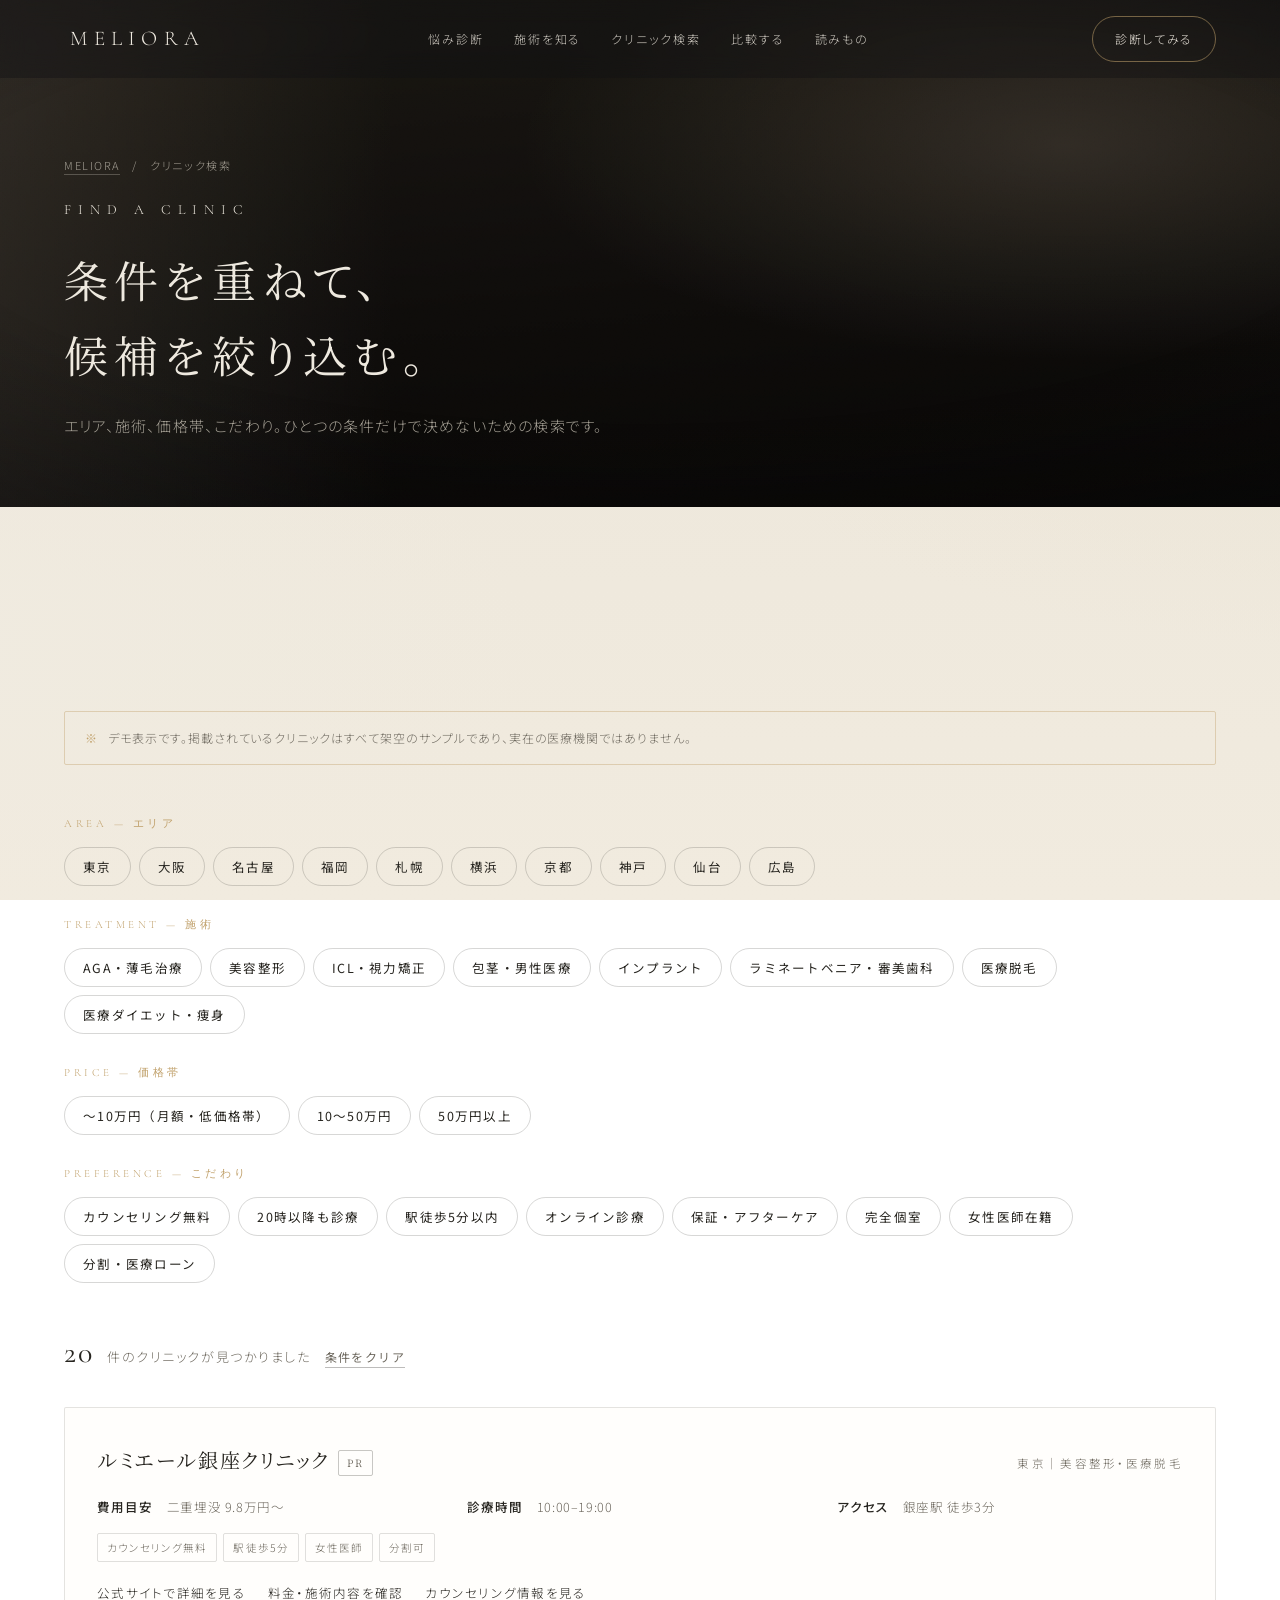
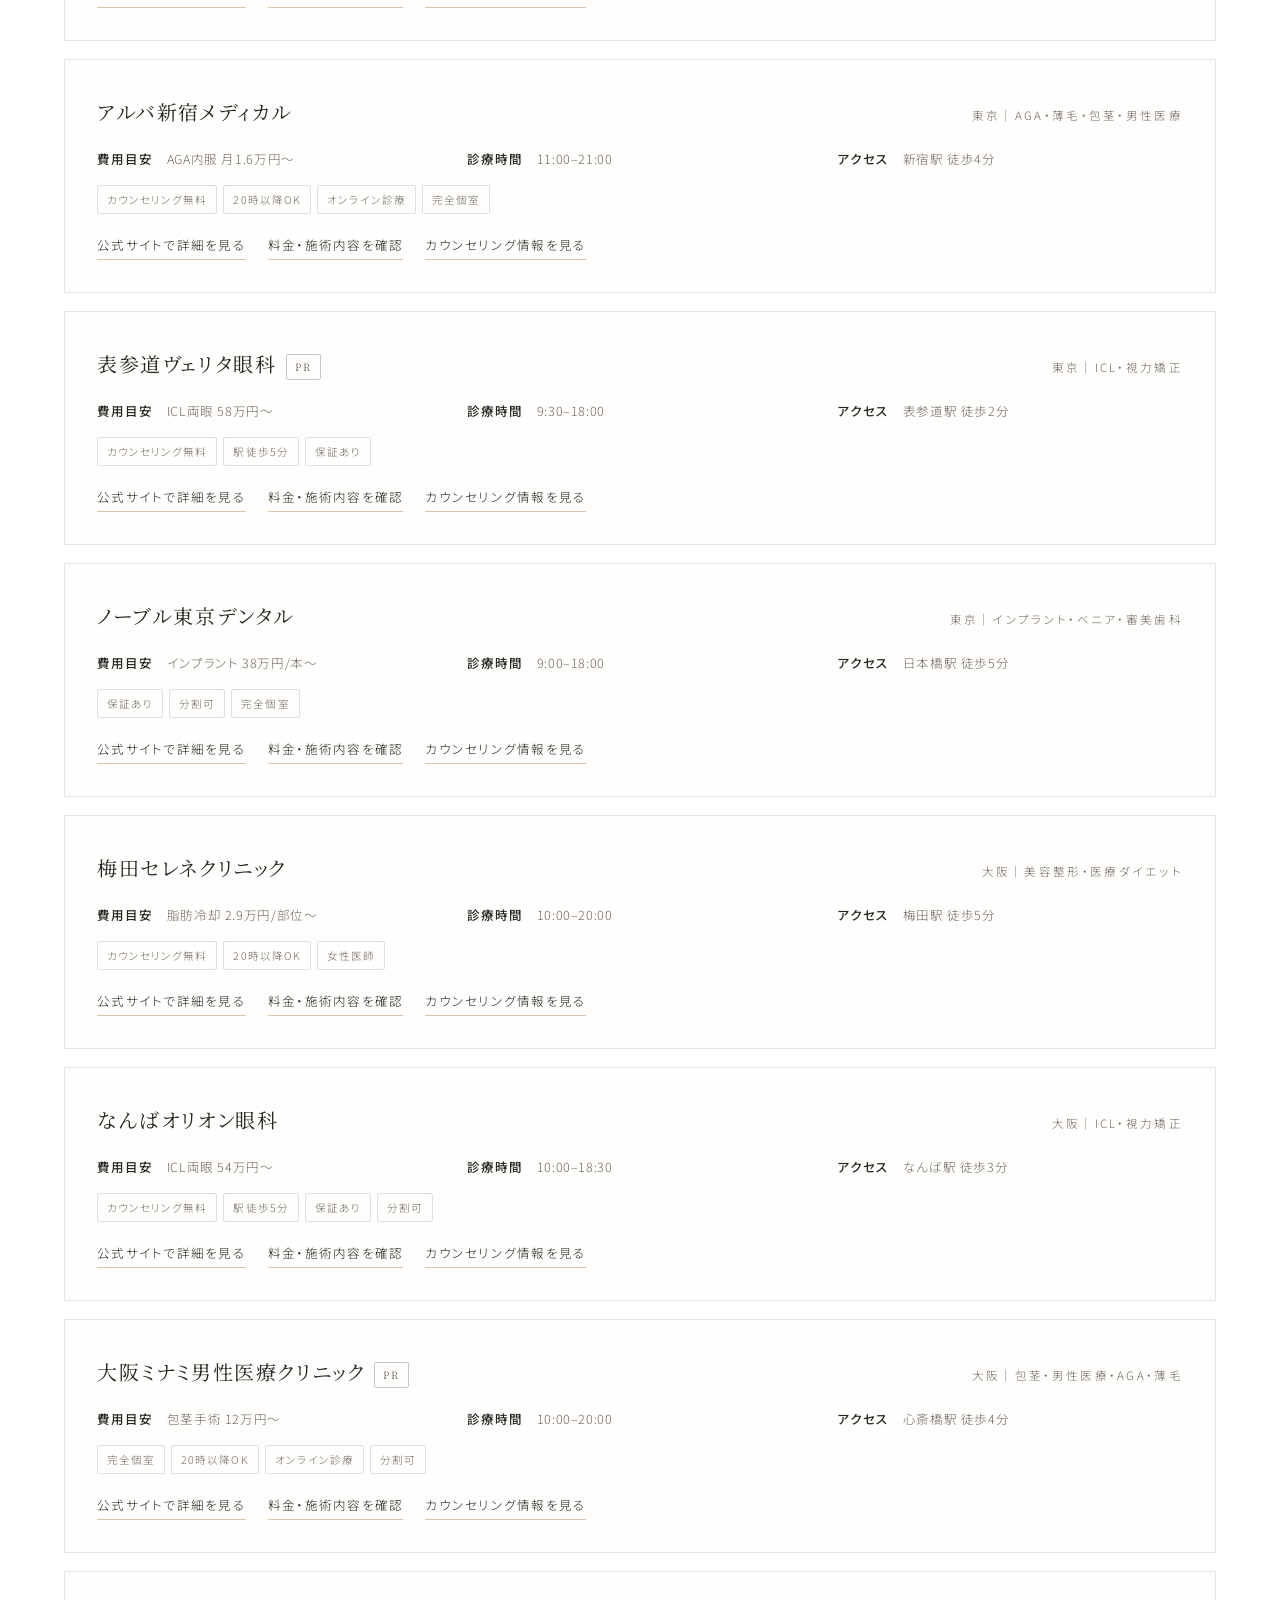
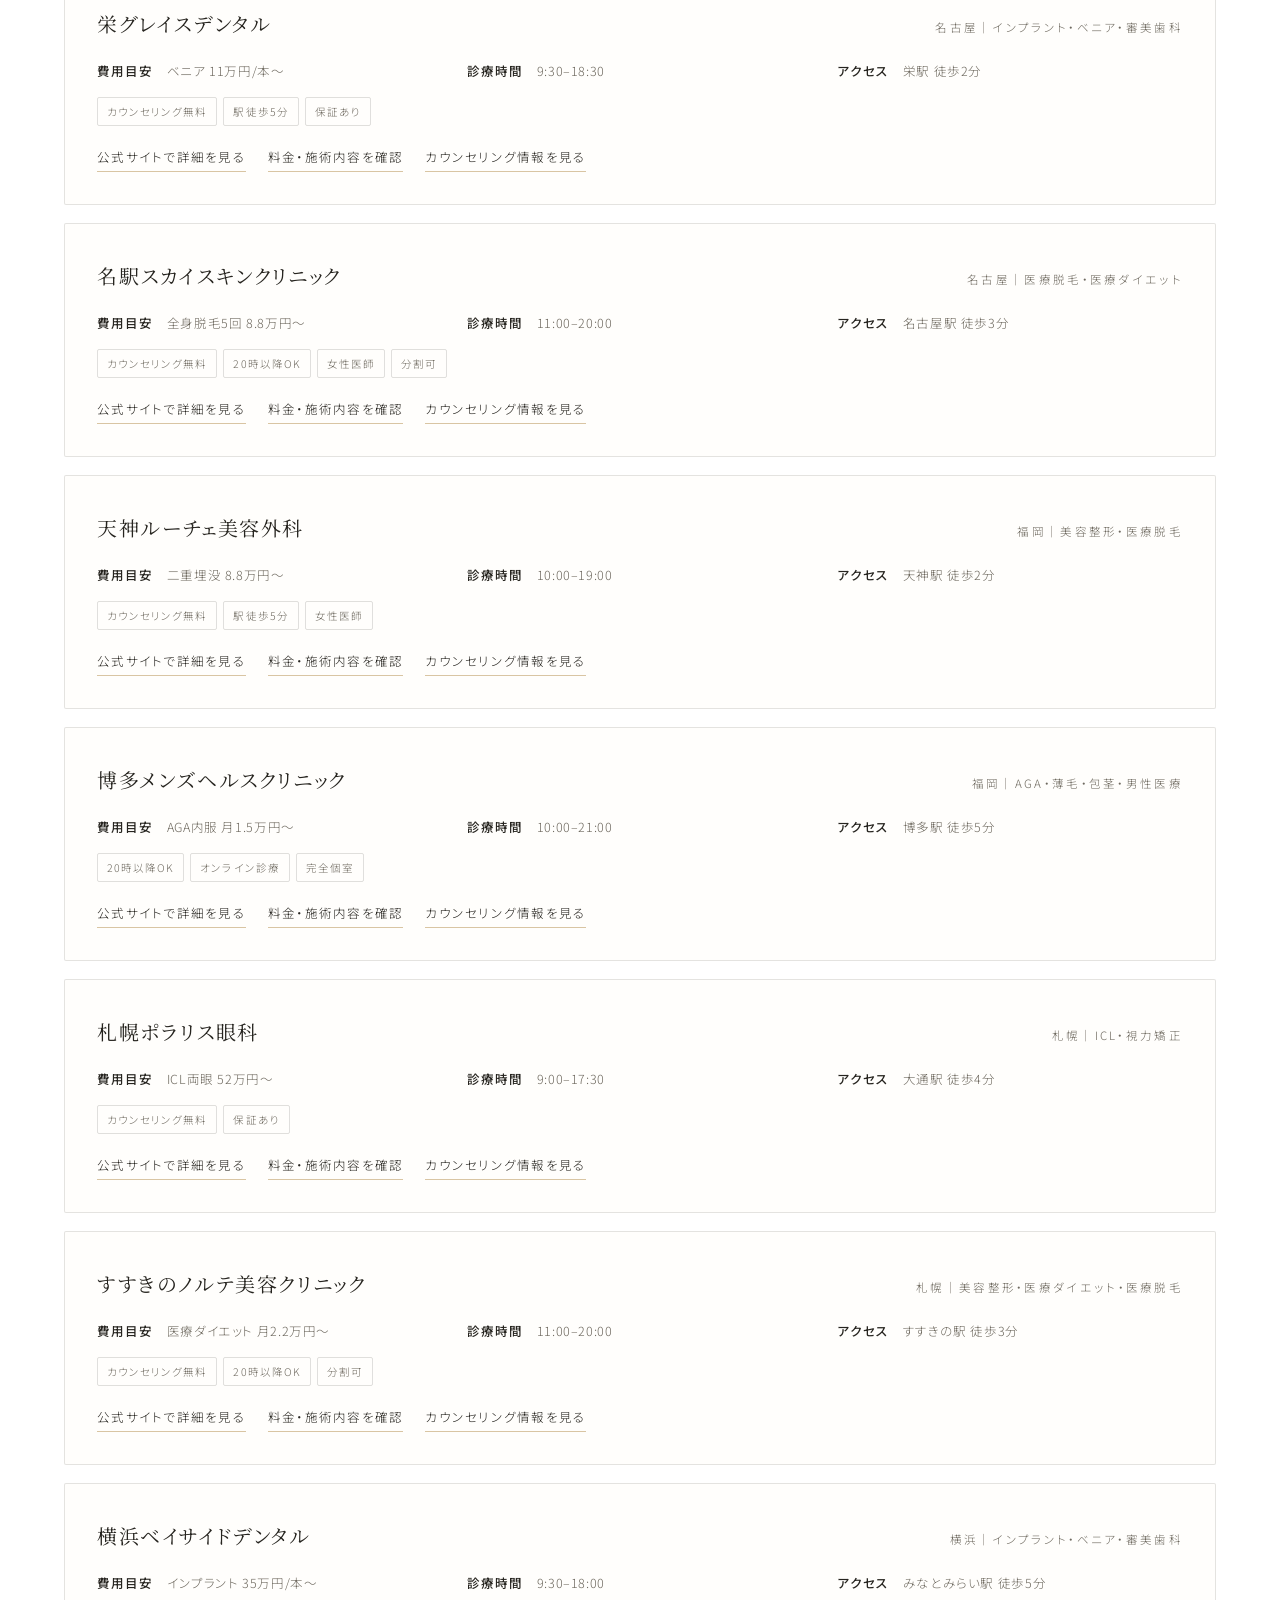
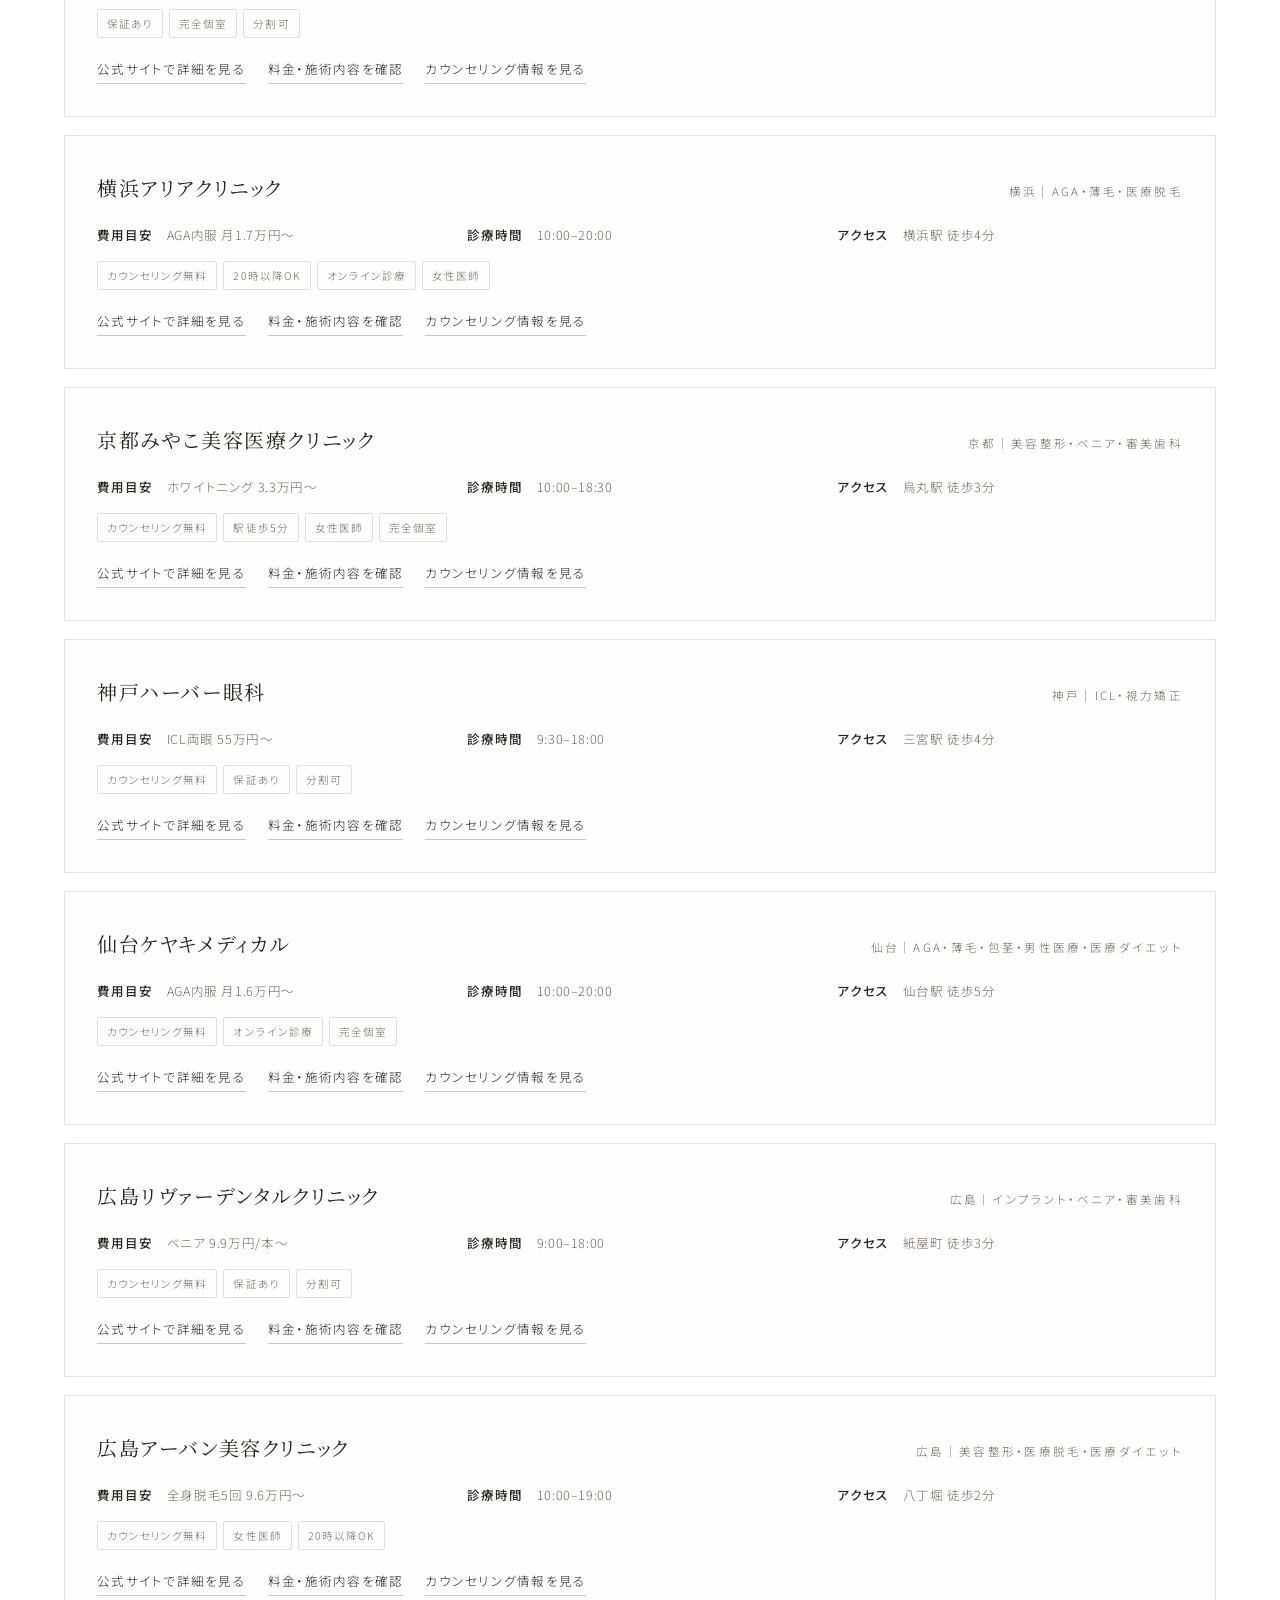
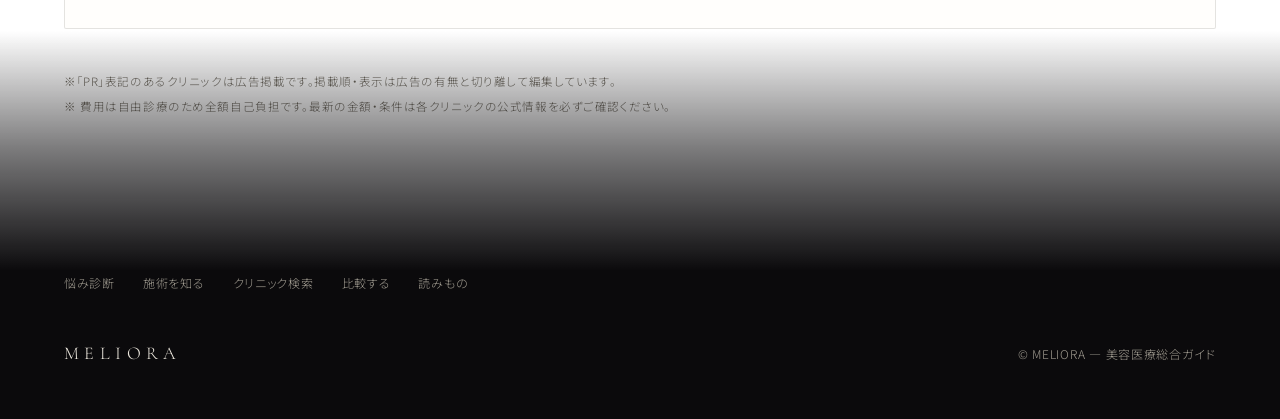
==== search.html @ d364d279 "Phase 2: clinic search DB, AGA treatment guide LP, concern diagnosis - Rebrand ELIRA -> MELIORA per " ====
<!DOCTYPE html>
<html lang="ja">
<head>
<meta charset="UTF-8">
<meta name="viewport" content="width=device-width, initial-scale=1">
<title>クリニック検索｜MELIORA</title>
<meta name="description" content="エリア×施術×価格帯×こだわり条件でクリニックを横断検索。料金・保証・アクセス・診療時間を同じ基準で比較できます。MELIORA クリニック検索データベース。">
<meta name="robots" content="noindex"><!-- デモ公開中はnoindex。本番公開時に削除 -->
<link rel="preconnect" href="https://fonts.googleapis.com">
<link rel="preconnect" href="https://fonts.gstatic.com" crossorigin>
<link href="https://fonts.googleapis.com/css2?family=Cormorant+Garamond:ital,wght@0,400;0,500;0,600;1,400&family=Noto+Serif+JP:wght@300;400;500&family=Noto+Sans+JP:wght@300;400;500&display=swap" rel="stylesheet">
<link rel="stylesheet" href="assets/style.css">
</head>
<body>
<div class="bg-canvas" aria-hidden="true"></div>
<div class="bg-grain" aria-hidden="true"></div>

<header class="header js-header">
  <a class="logo" href="index.html">MELIORA</a>
  <nav class="nav" aria-label="メイン">
    <a href="shindan.html">悩み診断</a>
    <a href="treatment-aga.html">施術を知る</a>
    <a href="search.html">クリニック検索</a>
    <a href="index.html#compare">比較する</a>
    <a href="index.html#knowledge">読みもの</a>
  </nav>
  <a class="btn" href="shindan.html">診断してみる</a>
</header>

<main id="top">

<section class="page-hero section-dark section-dark--top" aria-label="クリニック検索">
  <div class="hero-visual" aria-hidden="true">
    <!-- 要差替: VIDEO 07 高級感のあるクリニック空間の映像 -->
    <div class="hero-film hero-settle" style="background:
      linear-gradient(90deg, rgba(226,210,184,.14) 0%, rgba(226,210,184,0) 34%),
      radial-gradient(60% 60% at 78% 32%, rgba(210,190,158,.16) 0%, rgba(210,190,158,0) 60%),
      linear-gradient(175deg,#221e18 0%,#141210 58%,#0d0c0b 100%)"></div>
    <div class="hero-vignette"></div>
  </div>
  <div class="inner">
    <p class="breadcrumb reveal"><a href="index.html">MELIORA</a>　/　クリニック検索</p>
    <p class="hero-en reveal">Find a Clinic</p>
    <h1 class="reveal" style="animation-delay:100ms">条件を重ねて、<br>候補を絞り込む。</h1>
    <p class="hero-sub reveal" style="animation-delay:200ms">エリア、施術、価格帯、こだわり。ひとつの条件だけで決めないための検索です。</p>
  </div>
</section>

<section style="padding-top:clamp(120px,16vw,240px)">
  <div class="inner">
    <p class="demo-note reveal">デモ表示です。掲載されているクリニックはすべて架空のサンプルであり、実在の医療機関ではありません。<!-- 要差替: 実データ投入時にこの注記を削除 --></p>

    <div class="filter-panel reveal" style="animation-delay:120ms">
      <div class="filter-group">
        <p class="fg-label">Area — エリア</p>
        <div class="filter-row--wrap" data-group="city">
          <button class="fchip" data-v="tokyo">東京</button>
          <button class="fchip" data-v="osaka">大阪</button>
          <button class="fchip" data-v="nagoya">名古屋</button>
          <button class="fchip" data-v="fukuoka">福岡</button>
          <button class="fchip" data-v="sapporo">札幌</button>
          <button class="fchip" data-v="yokohama">横浜</button>
          <button class="fchip" data-v="kyoto">京都</button>
          <button class="fchip" data-v="kobe">神戸</button>
          <button class="fchip" data-v="sendai">仙台</button>
          <button class="fchip" data-v="hiroshima">広島</button>
        </div>
      </div>
      <div class="filter-group">
        <p class="fg-label">Treatment — 施術</p>
        <div class="filter-row--wrap" data-group="cat">
          <button class="fchip" data-v="aga">AGA・薄毛治療</button>
          <button class="fchip" data-v="seikei">美容整形</button>
          <button class="fchip" data-v="icl">ICL・視力矯正</button>
          <button class="fchip" data-v="mens">包茎・男性医療</button>
          <button class="fchip" data-v="implant">インプラント</button>
          <button class="fchip" data-v="veneer">ラミネートベニア・審美歯科</button>
          <button class="fchip" data-v="datsumo">医療脱毛</button>
          <button class="fchip" data-v="diet">医療ダイエット・痩身</button>
        </div>
      </div>
      <div class="filter-group">
        <p class="fg-label">Price — 価格帯</p>
        <div class="filter-row--wrap" data-group="band">
          <button class="fchip" data-v="low">〜10万円（月額・低価格帯）</button>
          <button class="fchip" data-v="mid">10〜50万円</button>
          <button class="fchip" data-v="high">50万円以上</button>
        </div>
      </div>
      <div class="filter-group">
        <p class="fg-label">Preference — こだわり</p>
        <div class="filter-row--wrap" data-group="feat">
          <button class="fchip" data-v="counseling">カウンセリング無料</button>
          <button class="fchip" data-v="night">20時以降も診療</button>
          <button class="fchip" data-v="station">駅徒歩5分以内</button>
          <button class="fchip" data-v="online">オンライン診療</button>
          <button class="fchip" data-v="guarantee">保証・アフターケア</button>
          <button class="fchip" data-v="private">完全個室</button>
          <button class="fchip" data-v="women">女性医師在籍</button>
          <button class="fchip" data-v="installment">分割・医療ローン</button>
        </div>
      </div>
    </div>

    <div class="count-line"><strong id="js-count">0</strong><span>件のクリニックが見つかりました</span><button class="reset-link" id="js-reset" type="button">条件をクリア</button></div>
    <div class="result-grid" id="js-results" aria-live="polite"></div>
    <div class="empty-note" id="js-empty" hidden>条件に合うクリニックが見つかりませんでした。条件を減らして再度お試しください。</div>

    <p class="cmp-note" style="margin-top:40px">
      ※「PR」表記のあるクリニックは広告掲載です。掲載順・表示は広告の有無と切り離して編集しています。<br>
      ※ 費用は自由診療のため全額自己負担です。最新の金額・条件は各クリニックの公式情報を必ずご確認ください。
    </p>
  </div>
</section>

</main>

<footer class="footer">
  <div class="footer-inner">
    <nav class="footer-nav" aria-label="フッター">
      <a href="shindan.html">悩み診断</a>
      <a href="treatment-aga.html">施術を知る</a>
      <a href="search.html">クリニック検索</a>
      <a href="index.html#compare">比較する</a>
      <a href="index.html#knowledge">読みもの</a>
    </nav>
    <div class="footer-base">
      <span class="footer-logo">MELIORA</span>
      <span>© MELIORA — 美容医療総合ガイド</span>
    </div>
  </div>
</footer>

<div class="cta-fixed"><a class="btn" href="shindan.html">悩みから診断する</a></div>

<script src="assets/main.js"></script>
<script>
(function(){
  'use strict';
  /* ▼ サンプルデータ（すべて架空。要差替: 実クリニックデータ） */
  var CATS = {aga:"AGA・薄毛",seikei:"美容整形",icl:"ICL・視力矯正",mens:"包茎・男性医療",implant:"インプラント",veneer:"ベニア・審美歯科",datsumo:"医療脱毛",diet:"医療ダイエット"};
  var CITY = {tokyo:"東京",osaka:"大阪",nagoya:"名古屋",fukuoka:"福岡",sapporo:"札幌",yokohama:"横浜",kyoto:"京都",kobe:"神戸",sendai:"仙台",hiroshima:"広島"};
  var FEAT = {counseling:"カウンセリング無料",night:"20時以降OK",station:"駅徒歩5分",online:"オンライン診療",guarantee:"保証あり",private:"完全個室",women:"女性医師",installment:"分割可"};
  var DATA = [
    {name:"ルミエール銀座クリニック",city:"tokyo",cats:["seikei","datsumo"],band:"mid",price:"二重埋没 9.8万円〜",hours:"10:00–19:00",access:"銀座駅 徒歩3分",feats:["counseling","station","women","installment"],pr:true},
    {name:"アルバ新宿メディカル",city:"tokyo",cats:["aga","mens"],band:"low",price:"AGA内服 月1.6万円〜",hours:"11:00–21:00",access:"新宿駅 徒歩4分",feats:["counseling","night","online","private"],pr:false},
    {name:"表参道ヴェリタ眼科",city:"tokyo",cats:["icl"],band:"high",price:"ICL両眼 58万円〜",hours:"9:30–18:00",access:"表参道駅 徒歩2分",feats:["counseling","station","guarantee"],pr:true},
    {name:"ノーブル東京デンタル",city:"tokyo",cats:["implant","veneer"],band:"high",price:"インプラント 38万円/本〜",hours:"9:00–18:00",access:"日本橋駅 徒歩5分",feats:["guarantee","installment","private"],pr:false},
    {name:"梅田セレネクリニック",city:"osaka",cats:["seikei","diet"],band:"mid",price:"脂肪冷却 2.9万円/部位〜",hours:"10:00–20:00",access:"梅田駅 徒歩5分",feats:["counseling","night","women"],pr:false},
    {name:"なんばオリオン眼科",city:"osaka",cats:["icl"],band:"high",price:"ICL両眼 54万円〜",hours:"10:00–18:30",access:"なんば駅 徒歩3分",feats:["counseling","station","guarantee","installment"],pr:false},
    {name:"大阪ミナミ男性医療クリニック",city:"osaka",cats:["mens","aga"],band:"mid",price:"包茎手術 12万円〜",hours:"10:00–20:00",access:"心斎橋駅 徒歩4分",feats:["private","night","online","installment"],pr:true},
    {name:"栄グレイスデンタル",city:"nagoya",cats:["implant","veneer"],band:"mid",price:"ベニア 11万円/本〜",hours:"9:30–18:30",access:"栄駅 徒歩2分",feats:["counseling","station","guarantee"],pr:false},
    {name:"名駅スカイスキンクリニック",city:"nagoya",cats:["datsumo","diet"],band:"low",price:"全身脱毛5回 8.8万円〜",hours:"11:00–20:00",access:"名古屋駅 徒歩3分",feats:["counseling","night","women","installment"],pr:false},
    {name:"天神ルーチェ美容外科",city:"fukuoka",cats:["seikei","datsumo"],band:"mid",price:"二重埋没 8.8万円〜",hours:"10:00–19:00",access:"天神駅 徒歩2分",feats:["counseling","station","women"],pr:false},
    {name:"博多メンズヘルスクリニック",city:"fukuoka",cats:["aga","mens"],band:"low",price:"AGA内服 月1.5万円〜",hours:"10:00–21:00",access:"博多駅 徒歩5分",feats:["night","online","private"],pr:false},
    {name:"札幌ポラリス眼科",city:"sapporo",cats:["icl"],band:"high",price:"ICL両眼 52万円〜",hours:"9:00–17:30",access:"大通駅 徒歩4分",feats:["counseling","guarantee"],pr:false},
    {name:"すすきのノルテ美容クリニック",city:"sapporo",cats:["seikei","diet","datsumo"],band:"mid",price:"医療ダイエット 月2.2万円〜",hours:"11:00–20:00",access:"すすきの駅 徒歩3分",feats:["counseling","night","installment"],pr:false},
    {name:"横浜ベイサイドデンタル",city:"yokohama",cats:["implant","veneer"],band:"high",price:"インプラント 35万円/本〜",hours:"9:30–18:00",access:"みなとみらい駅 徒歩5分",feats:["guarantee","private","installment"],pr:false},
    {name:"横浜アリアクリニック",city:"yokohama",cats:["aga","datsumo"],band:"low",price:"AGA内服 月1.7万円〜",hours:"10:00–20:00",access:"横浜駅 徒歩4分",feats:["counseling","night","online","women"],pr:false},
    {name:"京都みやこ美容医療クリニック",city:"kyoto",cats:["seikei","veneer"],band:"mid",price:"ホワイトニング 3.3万円〜",hours:"10:00–18:30",access:"烏丸駅 徒歩3分",feats:["counseling","station","women","private"],pr:false},
    {name:"神戸ハーバー眼科",city:"kobe",cats:["icl"],band:"high",price:"ICL両眼 55万円〜",hours:"9:30–18:00",access:"三宮駅 徒歩4分",feats:["counseling","guarantee","installment"],pr:false},
    {name:"仙台ケヤキメディカル",city:"sendai",cats:["aga","mens","diet"],band:"low",price:"AGA内服 月1.6万円〜",hours:"10:00–20:00",access:"仙台駅 徒歩5分",feats:["counseling","online","private"],pr:false},
    {name:"広島リヴァーデンタルクリニック",city:"hiroshima",cats:["implant","veneer"],band:"mid",price:"ベニア 9.9万円/本〜",hours:"9:00–18:00",access:"紙屋町 徒歩3分",feats:["counseling","guarantee","installment"],pr:false},
    {name:"広島アーバン美容クリニック",city:"hiroshima",cats:["seikei","datsumo","diet"],band:"mid",price:"全身脱毛5回 9.6万円〜",hours:"10:00–19:00",access:"八丁堀 徒歩2分",feats:["counseling","women","night"],pr:false}
  ];

  var state = {city:[],cat:[],band:[],feat:[]};

  /* URLパラメータで初期絞り込み（index のカテゴリーカードから遷移） */
  var qs = new URLSearchParams(location.search);
  ['city','cat','band','feat'].forEach(function(k){
    var v = qs.get(k); if(v) state[k] = v.split(',').filter(Boolean);
  });

  var panel = document.querySelector('.filter-panel');
  panel.addEventListener('click', function(ev){
    var b = ev.target.closest('.fchip'); if(!b) return;
    var g = b.parentElement.dataset.group, v = b.dataset.v;
    var i = state[g].indexOf(v);
    if(i>=0) state[g].splice(i,1); else state[g].push(v);
    render();
  });
  document.getElementById('js-reset').addEventListener('click', function(){
    state = {city:[],cat:[],band:[],feat:[]}; render();
    history.replaceState(null,'',location.pathname);
  });

  function match(c){
    if(state.city.length && state.city.indexOf(c.city)<0) return false;
    if(state.cat.length && !state.cat.some(function(x){return c.cats.indexOf(x)>=0})) return false;
    if(state.band.length && state.band.indexOf(c.band)<0) return false;
    if(state.feat.length && !state.feat.every(function(x){return c.feats.indexOf(x)>=0})) return false;
    return true;
  }
  function esc(s){return s.replace(/[&<>"]/g,function(m){return {'&':'&amp;','<':'&lt;','>':'&gt;','"':'&quot;'}[m]})}

  function render(){
    /* チップの点灯状態を state と同期 */
    panel.querySelectorAll('[data-group]').forEach(function(row){
      var g = row.dataset.group;
      row.querySelectorAll('.fchip').forEach(function(b){
        b.classList.toggle('is-on', state[g].indexOf(b.dataset.v)>=0);
      });
    });
    var hit = DATA.filter(match);
    document.getElementById('js-count').textContent = hit.length;
    var box = document.getElementById('js-results');
    document.getElementById('js-empty').hidden = hit.length > 0;
    box.innerHTML = hit.map(function(c){
      return '<article class="clinic-card">'
        + '<div class="cc-head"><h3>'+esc(c.name)+(c.pr?'<span class="pr-badge">PR</span>':'')+'</h3>'
        + '<span class="cc-city">'+CITY[c.city]+'｜'+c.cats.map(function(x){return CATS[x]}).join('・')+'</span></div>'
        + '<div class="cc-meta"><span><b>費用目安</b>　'+esc(c.price)+'</span><span><b>診療時間</b>　'+c.hours+'</span><span><b>アクセス</b>　'+esc(c.access)+'</span></div>'
        + '<div class="cc-tags">'+c.feats.map(function(x){return '<span>'+FEAT[x]+'</span>'}).join('')+'</div>'
        + '<div class="cc-actions">'
        + '<a href="#" '+(c.pr?'rel="sponsored nofollow"':'')+'>公式サイトで詳細を見る</a>'
        + '<a href="#">料金・施術内容を確認</a>'
        + '<a href="#">カウンセリング情報を見る</a>'
        + '</div></article>';
    }).join('');
  }
  render();
})();
</script>
</body>
</html>
---- assets/style.css ----
/* =========================================================
   0. トークン
   Black / Charcoal / Warm Ivory / Stone Gray / Champagne Gold
   ========================================================= */
:root{
  --font-display:"Cormorant Garamond","Times New Roman",serif;
  --font-serif:"Noto Serif JP","Hiragino Mincho ProN",serif;
  --font-body:"Noto Sans JP","Hiragino Sans","Yu Gothic",sans-serif;

  --ivory:#f2ede3;          /* Warm Ivory: ページ地（.bg-canvas 中心色と一致） */
  --ivory-2:#ece6d9;
  --ink:#26241f;            /* アイボリー地の文字 */
  --ink-2:#6d685e;          /* Stone Gray 系 */
  --dark:#121114;           /* Black / Charcoal */
  --dark-2:#1a181c;
  --moon:#eee9df;           /* 濃色地の文字 */
  --moon-2:#a29d92;
  --gold:#c0a06a;           /* Champagne Gold: 極少量 */
  --gold-rgb:192,160,106;

  --ease:cubic-bezier(.22,1,.36,1);
  --dur:1100ms;
  --stagger:80ms;
  --radius:2px;
  --max:1180px;
  --gutter:clamp(20px,5vw,72px);
}
*{box-sizing:border-box;margin:0;padding:0}
html{scroll-behavior:smooth;-webkit-text-size-adjust:100%;overflow-x:clip}
body{
  font-family:var(--font-body);font-weight:300;color:var(--ink);background:transparent;
  line-height:2;letter-spacing:.04em;font-feature-settings:"palt";
  overflow-x:hidden;
}
img{max-width:100%;height:auto;display:block}
a{color:inherit;text-decoration:none}
ul{list-style:none}
::selection{background:rgba(var(--gold-rgb),.25)}

/* =========================================================
   処方A — ページ全体を1枚の連続背景（Warm Ivory基調）
   ========================================================= */
.bg-canvas{position:fixed;inset:0;z-index:-2;pointer-events:none;
  background:
    radial-gradient(120% 60% at 50% -10%, #f7f3ea 0%, rgba(247,243,234,0) 60%),
    radial-gradient(90% 55% at 106% 40%, #ede6d7 0%, rgba(237,230,215,0) 58%),
    radial-gradient(80% 55% at -6% 72%, #f0ebe0 0%, rgba(240,235,224,0) 60%),
    linear-gradient(180deg, #f2ede3 0%, #eee8dc 48%, #f1ebdf 100%);
}
/* 処方B — SVGグレイン（フィルム粒子）でバンディング撹拌 */
.bg-grain{position:fixed;inset:0;z-index:60;pointer-events:none;opacity:.042;mix-blend-mode:overlay;
  background-image:url("data:image/svg+xml,%3Csvg xmlns='http://www.w3.org/2000/svg' width='200' height='200'%3E%3Cfilter id='n'%3E%3CfeTurbulence type='fractalNoise' baseFrequency='.85' numOctaves='3' stitchTiles='stitch'/%3E%3C/filter%3E%3Crect width='200' height='200' filter='url(%23n)'/%3E%3C/svg%3E");
  background-size:200px 200px;}
section{background:transparent;position:relative;padding:clamp(88px,12vw,168px) var(--gutter)}
.inner{max-width:var(--max);margin:0 auto;position:relative}

/* 処方C — 濃色セクションは ±240px・3ストップの移行帯で溶かす */
.section-dark{color:var(--moon);isolation:isolate}
.section-dark::before{content:"";position:absolute;inset:-240px 0;z-index:-1;
  background:linear-gradient(180deg, rgba(18,17,20,0) 0%, rgba(18,17,20,.55) 120px, var(--dark) 240px, var(--dark) calc(100% - 240px), rgba(18,17,20,.55) calc(100% - 120px), rgba(18,17,20,0) 100%);}
.section-dark--top::before{inset:0 0 -240px 0;
  background:linear-gradient(180deg, var(--dark) 0%, var(--dark) calc(100% - 240px), rgba(18,17,20,.55) calc(100% - 120px), rgba(18,17,20,0) 100%);}
.section-dark--bottom::before{inset:-240px 0 0 0;
  background:linear-gradient(180deg, rgba(18,17,20,0) 0%, rgba(18,17,20,.55) 120px, var(--dark) 240px, var(--dark) 100%);}
.hairline{height:1px;opacity:.55;margin:0 var(--gutter);
  background:linear-gradient(90deg, transparent, rgba(var(--gold-rgb),.35), transparent)}

/* =========================================================
   処方D — ビジュアルの馴染ませ（共通グレード＋マスクフェード）
   ここでは写真の代わりに「光と影」の抽象グラデーションを使用。
   実写・映像差替時は同一クラスをそのまま適用すること。
   ========================================================= */
.vis{position:relative;isolation:isolate;overflow:hidden;border-radius:var(--radius);
  -webkit-mask-image:linear-gradient(180deg,transparent,#000 9%,#000 91%,transparent),linear-gradient(90deg,transparent,#000 7%,#000 93%,transparent);
  mask-image:linear-gradient(180deg,transparent,#000 9%,#000 91%,transparent),linear-gradient(90deg,transparent,#000 7%,#000 93%,transparent);
  -webkit-mask-composite:source-in;mask-composite:intersect;}
.vis>.vis-core{position:absolute;inset:0;transform:scale(1.04);
  transition:transform 1600ms var(--ease);
  filter:saturate(.9) contrast(1.03) brightness(1.02);}
.vis::after{content:"";position:absolute;inset:0;pointer-events:none;mix-blend-mode:multiply;
  background:linear-gradient(180deg, rgba(18,17,20,.06), rgba(18,17,20,.18))}
a:hover .vis>.vis-core, .cat-card:hover .vis>.vis-core{transform:scale(1.06)} /* ホバー約2%のみ */

/* 光と影の抽象ビジュアル（要差替: 実写映像/写真。VIDEO 01〜08 対応をコメントで明記） */
.vis--hair .vis-core{background:
  linear-gradient(118deg, rgba(201,164,110,0) 30%, rgba(201,164,110,.30) 46%, rgba(214,182,132,.44) 52%, rgba(201,164,110,.26) 58%, rgba(201,164,110,0) 74%),
  radial-gradient(120% 80% at 20% 96%, #1f1b17 0%, rgba(31,27,23,0) 70%),
  linear-gradient(160deg,#282420 0%,#161310 55%,#0e0c0a 100%)}
.vis--face .vis-core{background:
  radial-gradient(46% 120% at 24% 40%, rgba(224,200,172,.30) 0%, rgba(224,200,172,.10) 44%, rgba(224,200,172,0) 68%),
  radial-gradient(90% 90% at 90% 92%, #15131a 0%, rgba(21,19,26,0) 70%),
  linear-gradient(200deg,#232028 0%,#131116 60%,#0d0c10 100%)}
.vis--eyes .vis-core{background:
  radial-gradient(44% 7% at 52% 48%, rgba(216,228,234,.42) 0%, rgba(196,212,222,.16) 55%, rgba(196,212,222,0) 100%),
  radial-gradient(60% 34% at 55% 52%, rgba(178,198,210,.15) 0%, rgba(178,198,210,0) 62%),
  linear-gradient(170deg,#1b1f24 0%,#101318 60%,#0b0d10 100%)}
.vis--smile .vis-core{background:
  radial-gradient(70% 42% at 50% 72%, rgba(230,207,180,.32) 0%, rgba(230,207,180,.10) 46%, rgba(230,207,180,0) 66%),
  linear-gradient(190deg,#272220 0%,#151210 62%,#0d0b0a 100%)}
.vis--body .vis-core{background:
  radial-gradient(9% 46% at 64% 46%, rgba(216,210,198,.34) 0%, rgba(210,203,190,.14) 55%, rgba(210,203,190,0) 100%),
  radial-gradient(34% 60% at 60% 50%, rgba(210,203,190,.10) 0%, rgba(210,203,190,0) 62%),
  linear-gradient(150deg,#211f20 0%,#131213 58%,#0c0c0d 100%)}
.vis--men .vis-core{background:
  linear-gradient(105deg, rgba(18,17,20,0) 44%, rgba(190,168,128,.22) 50%, rgba(18,17,20,0) 56%),
  radial-gradient(80% 80% at 20% 20%, #1c1a1e 0%, rgba(28,26,30,0) 70%),
  linear-gradient(180deg,#19171b 0%,#100f12 60%,#0c0b0d 100%)}
.vis--clinic .vis-core{background:
  linear-gradient(90deg, rgba(226,210,184,.2) 0%, rgba(226,210,184,0) 30%),
  radial-gradient(70% 60% at 80% 30%, rgba(210,190,158,.18) 0%, rgba(210,190,158,0) 60%),
  linear-gradient(175deg,#242019 0%,#141210 62%,#0e0d0b 100%)}

/* =========================================================
   処方E — モーション（ゆっくり像を結ぶ）
   ========================================================= */
@keyframes reveal{from{opacity:0;transform:translateY(26px) scale(.988);filter:blur(7px)}to{opacity:1;transform:none;filter:blur(0)}}
.reveal{animation:reveal var(--dur) var(--ease) both;animation-play-state:paused}
.reveal.is-in{animation-play-state:running}
.stagger>*{animation:reveal var(--dur) var(--ease) both;animation-play-state:paused;animation-delay:calc(var(--i,0)*var(--stagger))}
.stagger.is-in>*{animation-play-state:running}

/* キー演出（1サイト1つ）: 「光がゆっくり差す」ライトドリフト
   コンセプト「選ぶ＝暗がりの中から、自分の輪郭が静かに現れる」の翻訳 */
@keyframes lightDrift{
  0%{transform:translate3d(-6%, -3%, 0) scale(1)}
  50%{transform:translate3d(5%, 3%, 0) scale(1.06)}
  100%{transform:translate3d(-6%, -3%, 0) scale(1)}
}
.light-drift{animation:lightDrift 36s ease-in-out infinite;will-change:transform}
@keyframes heroSettle{from{transform:scale(1.08)}to{transform:scale(1.02)}}
.hero-settle{animation:heroSettle 3200ms var(--ease) both}

/* 検証用QAモード（?qa=1）: モーションを即完了させて全要素を表示 */
.is-qa .reveal,.is-qa .stagger>*{animation:none!important;opacity:1!important;transform:none!important;filter:none!important}
.is-qa #loading{display:none}
.is-qa .light-drift,.is-qa .hero-settle{animation:none!important}
.is-qa .hero{min-height:860px}
.is-qa .final{min-height:760px}
@media (prefers-reduced-motion:reduce){
  .reveal,.stagger>*{animation:none!important;opacity:1!important;transform:none!important;filter:none!important}
  .light-drift,.hero-settle{animation:none!important}
  .js-parallax{transform:none!important}
  html{scroll-behavior:auto}
  #loading{display:none}
}

/* =========================================================
   1. ローディング — 暗幕にブランド名と金の水平線（1.2秒以内に開幕）
   ========================================================= */
#loading{position:fixed;inset:0;z-index:100;background:var(--dark);display:grid;place-items:center;
  transition:opacity 800ms var(--ease),visibility 0s 800ms}
#loading.is-done{opacity:0;visibility:hidden}
#loading .word{font-family:var(--font-display);font-size:clamp(26px,4.4vw,52px);letter-spacing:.34em;color:var(--moon);display:flex;overflow:hidden;padding-left:.34em}
#loading .word span{display:inline-block;transform:translateY(120%);animation:rise 900ms var(--ease) forwards;animation-delay:calc(var(--i)*55ms)}
@keyframes rise{to{transform:none}}
#loading .line{width:min(48vw,320px);height:1px;margin-top:26px;transform:scaleX(0);
  background:linear-gradient(90deg,transparent,rgba(var(--gold-rgb),.8),transparent);
  animation:lineGrow 900ms var(--ease) 300ms forwards}
@keyframes lineGrow{to{transform:scaleX(1)}}

/* =========================================================
   2. ヘッダー（backdrop-filter はここ1箇所のみ）
   ========================================================= */
.header{position:fixed;top:0;left:0;right:0;z-index:50;display:flex;align-items:center;justify-content:space-between;
  padding:16px var(--gutter);backdrop-filter:blur(12px);-webkit-backdrop-filter:blur(12px);
  background:rgba(18,17,20,.42);color:var(--moon);
  transition:background 800ms var(--ease)}
.header.on-light{background:rgba(242,237,227,.6);color:var(--ink)}
.header .logo{font-family:var(--font-display);font-size:21px;letter-spacing:.3em;padding-left:.3em}
.nav{display:flex;gap:30px;font-size:12px;letter-spacing:.16em}
.nav a{position:relative;padding:4px 0;opacity:.85}
.nav a::after{content:"";position:absolute;left:0;bottom:0;height:1px;width:100%;background:currentColor;transform:scaleX(0);transform-origin:right;transition:transform 600ms var(--ease)}
.nav a:hover::after{transform:scaleX(1);transform-origin:left}
.btn{display:inline-flex;align-items:center;justify-content:center;gap:10px;padding:14px 30px;border:1px solid rgba(var(--gold-rgb),.55);border-radius:999px;
  font-size:13px;letter-spacing:.14em;color:inherit;
  transition:background 700ms var(--ease),color 700ms var(--ease),border-color 700ms var(--ease)}
.btn:hover{background:var(--gold);border-color:var(--gold);color:#171410}
.btn--solid{background:rgba(var(--gold-rgb),.14)}
.header .btn{padding:10px 22px;font-size:12px}
@media (max-width:900px){.nav{display:none}}

/* =========================================================
   3. 見出し — 欧文ディスプレイ × 和文明朝の2層
   ========================================================= */
.h-display{font-family:var(--font-display);font-weight:400;line-height:1.02;letter-spacing:.04em;font-size:clamp(46px,8.4vw,124px)}
.h2{font-family:var(--font-display);font-weight:400;font-size:clamp(34px,4.6vw,64px);line-height:1.08;letter-spacing:.05em}
.h-ja{font-family:var(--font-serif);font-weight:400;font-size:clamp(19px,2.3vw,27px);line-height:1.9;letter-spacing:.12em;margin-top:16px}
.kicker{font-family:var(--font-display);font-size:12px;letter-spacing:.42em;color:var(--gold);margin-bottom:22px;text-transform:uppercase}
.lead{font-size:clamp(14px,1.35vw,16px);line-height:2.4;max-width:38em;color:var(--ink-2)}
.section-dark .lead{color:var(--moon-2)}
.bgword{position:absolute;z-index:-1;font-family:var(--font-display);font-weight:400;line-height:1;
  font-size:clamp(120px,22vw,340px);letter-spacing:.02em;opacity:.05;pointer-events:none;user-select:none;white-space:nowrap}
@media (max-width:767px){.bgword{display:none}}

/* =========================================================
   4. HERO — シネマティック（キー演出の在り処）
   ========================================================= */
.hero{min-height:100svh;display:grid;align-content:end;padding-bottom:clamp(72px,10vh,120px);overflow:clip}
.hero-visual{position:absolute;inset:0;z-index:-1;overflow:hidden}
/* 要差替: VIDEO 01（男女の静かなポートレート/24fps/slow dolly）。
   <video autoplay muted loop playsinline poster="..."> を .hero-film に置き、
   filter・vignette はそのまま適用する */
.hero-film{position:absolute;inset:-8%;filter:saturate(.9) contrast(1.05) brightness(.98);
  background:
    radial-gradient(52% 66% at 66% 40%, rgba(214,186,150,.30) 0%, rgba(214,186,150,0) 58%),
    radial-gradient(40% 52% at 30% 56%, rgba(180,168,158,.16) 0%, rgba(180,168,158,0) 60%),
    radial-gradient(120% 100% at 50% 118%, #060608 12%, rgba(6,6,8,0) 62%),
    linear-gradient(165deg, #232028 0%, #17151a 46%, #0d0c0f 100%);}
.hero-vignette{position:absolute;inset:0;background:radial-gradient(120% 90% at 50% 42%, rgba(6,6,8,0) 46%, rgba(6,6,8,.55) 100%)}
.hero .inner{width:100%}
.hero-copy h1{font-family:var(--font-serif);font-weight:400;color:var(--moon);
  font-size:clamp(30px,4.8vw,58px);line-height:1.7;letter-spacing:.14em}
.hero-en{font-family:var(--font-display);color:var(--moon);opacity:.6;font-size:clamp(12px,1.2vw,14px);letter-spacing:.5em;margin-bottom:26px;text-transform:uppercase}
.hero-sub{margin-top:26px;color:var(--moon-2);font-size:clamp(13px,1.3vw,15px);line-height:2.3;letter-spacing:.08em}
@media (max-width:600px){.hero-sub br{display:none}.hero-sub{max-width:34em}}
.hero-cta{display:flex;flex-wrap:wrap;gap:14px;margin-top:44px;color:var(--moon)}
.hero-scroll{position:absolute;right:var(--gutter);bottom:36px;display:flex;align-items:center;gap:14px;
  color:var(--moon-2);font-size:10px;letter-spacing:.4em;writing-mode:vertical-rl}
.hero-scroll::after{content:"";width:1px;height:64px;background:linear-gradient(180deg,rgba(var(--gold-rgb),.7),transparent)}

/* =========================================================
   5. カテゴリー — 人物の一部を切り取るシネマティックカード
   ========================================================= */
.cat-grid{display:grid;gap:clamp(14px,1.8vw,22px);grid-template-columns:repeat(3,1fr);margin-top:64px}
@media (max-width:1023px){.cat-grid{grid-template-columns:repeat(2,1fr)}}
@media (max-width:600px){.cat-grid{grid-template-columns:1fr}}
.cat-card{position:relative;display:block;aspect-ratio:4/5;color:var(--moon)}
@media (max-width:600px){.cat-card{aspect-ratio:16/10}}
.cat-card .vis{position:absolute;inset:0}
.cat-card .cat-label{position:absolute;left:26px;bottom:24px;z-index:1;
  transform:translateY(6px);transition:transform 900ms var(--ease)}
.cat-card:hover .cat-label{transform:none}
.cat-label .en{font-family:var(--font-display);font-size:clamp(24px,2.4vw,32px);letter-spacing:.2em}
.cat-label .ja{display:block;font-size:11.5px;letter-spacing:.14em;color:var(--moon-2);margin-top:8px;
  opacity:0;transform:translateY(8px);transition:opacity 900ms var(--ease),transform 900ms var(--ease)}
.cat-card:hover .cat-label .ja{opacity:1;transform:none}
.cat-card .cat-line{position:absolute;left:26px;bottom:14px;height:1px;width:34px;background:rgba(var(--gold-rgb),.7);
  transform:scaleX(0);transform-origin:left;transition:transform 900ms var(--ease)}
.cat-card:hover .cat-line{transform:scaleX(1)}

/* =========================================================
   6. 悩みから探す（Warm Ivoryゾーン）
   ========================================================= */
.concern-list{display:grid;grid-template-columns:repeat(2,1fr);gap:0;margin-top:56px;border-top:1px solid rgba(38,36,31,.1)}
@media (max-width:767px){.concern-list{grid-template-columns:1fr}}
.concern-list a{display:flex;align-items:baseline;justify-content:space-between;gap:16px;
  padding:26px 10px;border-bottom:1px solid rgba(38,36,31,.1);
  font-family:var(--font-serif);font-size:clamp(16px,1.7vw,20px);letter-spacing:.1em;
  transition:padding 700ms var(--ease),color 700ms var(--ease)}
.concern-list a:hover{padding-left:20px;color:#8a6f3e}
.concern-list a .tag{font-family:var(--font-display);font-size:11px;letter-spacing:.3em;color:var(--ink-2);white-space:nowrap}

/* =========================================================
   7. 治療ガイド（編集方針）
   ========================================================= */
.guide-grid{display:grid;grid-template-columns:5fr 7fr;gap:clamp(32px,5vw,80px);margin-top:64px;align-items:start}
@media (max-width:900px){.guide-grid{grid-template-columns:1fr}}
.guide-items{display:grid;grid-template-columns:repeat(2,1fr);gap:0;border-top:1px solid rgba(38,36,31,.1);counter-reset:gi}
.guide-items li{counter-increment:gi;padding:18px 8px;border-bottom:1px solid rgba(38,36,31,.1);
  font-size:13.5px;letter-spacing:.08em;display:flex;gap:14px;align-items:baseline}
.guide-items li::before{content:counter(gi,decimal-leading-zero);font-family:var(--font-display);font-size:12px;color:var(--gold);letter-spacing:.1em}
@media (max-width:600px){.guide-items{grid-template-columns:1fr}}
.note-frame{border:1px solid rgba(var(--gold-rgb),.4);padding:clamp(24px,3vw,40px);font-size:13px;line-height:2.2;color:var(--ink-2);letter-spacing:.06em}
.note-frame strong{font-weight:500;color:var(--ink);display:block;margin-bottom:10px;font-family:var(--font-serif);letter-spacing:.12em}

/* =========================================================
   8. クリニック検索
   ========================================================= */
.area-grid{display:grid;grid-template-columns:repeat(5,1fr);margin-top:56px;border-top:1px solid rgba(38,36,31,.1);border-left:1px solid rgba(38,36,31,.1)}
@media (max-width:767px){.area-grid{grid-template-columns:repeat(2,1fr)}}
.area-grid a{display:grid;place-items:center;gap:2px;padding:30px 8px;
  border-right:1px solid rgba(38,36,31,.1);border-bottom:1px solid rgba(38,36,31,.1);
  transition:background 700ms var(--ease)}
.area-grid a:hover{background:rgba(var(--gold-rgb),.08)}
.area-grid .en{font-family:var(--font-display);font-size:15px;letter-spacing:.24em}
.area-grid .ja{font-size:11px;letter-spacing:.2em;color:var(--ink-2)}
.filter-row{display:flex;flex-wrap:wrap;gap:10px;margin-top:34px}
.chip{font-size:12px;letter-spacing:.12em;padding:10px 20px;border:1px solid rgba(38,36,31,.18);border-radius:999px;
  transition:border-color 600ms var(--ease),color 600ms var(--ease)}
.chip:hover{border-color:var(--gold);color:#8a6f3e}

/* =========================================================
   9. 比較テーブル
   ========================================================= */
.cmp-wrap{margin-top:56px;overflow-x:auto;-webkit-overflow-scrolling:touch}
.cmp{width:100%;min-width:760px;border-collapse:collapse;font-size:13px;letter-spacing:.04em}
.cmp th,.cmp td{padding:18px 16px;text-align:left;vertical-align:top;border-bottom:1px solid rgba(38,36,31,.1);line-height:1.9}
.cmp thead th{font-family:var(--font-serif);font-weight:400;font-size:14.5px;letter-spacing:.1em;border-bottom:1px solid rgba(38,36,31,.28)}
.cmp tbody th{font-weight:400;color:var(--ink-2);font-size:12px;letter-spacing:.14em;white-space:nowrap;width:9em}
.pr-badge{display:inline-block;font-size:10px;letter-spacing:.2em;color:var(--ink-2);border:1px solid rgba(38,36,31,.25);
  border-radius:2px;padding:2px 8px;margin-left:10px;vertical-align:middle}
.cmp .link{border-bottom:1px solid rgba(var(--gold-rgb),.6);padding-bottom:2px;font-size:12.5px;letter-spacing:.08em;transition:color 600ms var(--ease)}
.cmp .link:hover{color:#8a6f3e}
.cmp-note{font-size:11.5px;color:var(--ink-2);margin-top:20px;line-height:2.1;letter-spacing:.05em}

/* =========================================================
   10. FOR MEN（濃色バンド）
   ========================================================= */
.men-grid{display:grid;grid-template-columns:1fr 1fr;gap:clamp(32px,5vw,80px);margin-top:64px;align-items:center}
@media (max-width:900px){.men-grid{grid-template-columns:1fr}}
.men-visual{aspect-ratio:4/5;position:relative}
@media (max-width:900px){.men-visual{aspect-ratio:16/10}}
.men-list{border-top:1px solid rgba(238,233,223,.14)}
.men-list a{display:flex;justify-content:space-between;align-items:baseline;gap:16px;padding:22px 8px;
  border-bottom:1px solid rgba(238,233,223,.14);font-family:var(--font-serif);font-size:16px;letter-spacing:.1em;
  transition:padding 700ms var(--ease),color 700ms var(--ease)}
.men-list a:hover{padding-left:18px;color:var(--gold)}
.men-list .arrow{font-family:var(--font-display);font-size:13px;color:var(--moon-2)}
.men-words{display:flex;gap:clamp(20px,4vw,48px);margin-top:40px;font-family:var(--font-display);
  font-size:12px;letter-spacing:.4em;color:var(--moon-2)}

/* =========================================================
   11. KNOWLEDGE — マガジン
   ========================================================= */
.mag-list{margin-top:56px;border-top:1px solid rgba(38,36,31,.1)}
.mag-list article{border-bottom:1px solid rgba(38,36,31,.1)}
.mag-list a{display:grid;grid-template-columns:9em 1fr auto;gap:clamp(16px,3vw,48px);align-items:baseline;
  padding:30px 8px;transition:background 700ms var(--ease)}
.mag-list a:hover{background:rgba(var(--gold-rgb),.06)}
@media (max-width:767px){.mag-list a{grid-template-columns:1fr;gap:8px}}
.mag-cat{font-family:var(--font-display);font-size:11px;letter-spacing:.3em;color:var(--gold);text-transform:uppercase}
.mag-title{font-family:var(--font-serif);font-size:clamp(16px,1.8vw,20px);letter-spacing:.08em;line-height:1.8}
.mag-meta{font-size:11px;color:var(--ink-2);letter-spacing:.1em;white-space:nowrap}

/* =========================================================
   12. 最終CTA・フッター
   ========================================================= */
.final{min-height:88svh;display:grid;place-items:center;text-align:center;overflow:clip}
.final-visual{position:absolute;inset:0;z-index:-1;overflow:hidden}
/* 要差替: VIDEO 08（男女が都市へ歩き出す後ろ姿・カメラは後方へ引く） */
.final-film{position:absolute;inset:-8%;filter:saturate(.88) contrast(1.05) brightness(.96);
  background:
    linear-gradient(180deg, rgba(214,186,150,.14) 0%, rgba(214,186,150,0) 34%),
    radial-gradient(50% 62% at 50% 38%, rgba(196,178,152,.20) 0%, rgba(196,178,152,0) 60%),
    linear-gradient(180deg,#1b191d 0%,#121114 52%,#0b0a0c 100%);}
.final h2{font-family:var(--font-serif);font-weight:400;color:var(--moon);
  font-size:clamp(24px,3.6vw,44px);line-height:2;letter-spacing:.16em}
.final .lead{margin:28px auto 0;color:var(--moon-2)}
.footer{position:relative;isolation:isolate;color:var(--moon-2);padding:0 var(--gutter) 48px;font-size:12px;letter-spacing:.06em}
.footer::before{content:"";position:absolute;inset:-240px 0 0 0;z-index:-1;
  background:linear-gradient(180deg, rgba(11,10,12,0) 0%, rgba(11,10,12,.55) 120px, #0b0a0c 240px, #0b0a0c 100%)}
.footer-inner{max-width:var(--max);margin:0 auto;display:grid;gap:40px}
.footer-policy{border:1px solid rgba(238,233,223,.14);padding:clamp(22px,3vw,36px);line-height:2.2;font-size:11.5px}
.footer-policy strong{display:block;color:var(--moon);font-weight:400;font-family:var(--font-serif);letter-spacing:.14em;margin-bottom:8px}
.footer-nav{display:flex;flex-wrap:wrap;gap:14px 28px}
.footer-nav a{transition:color 600ms var(--ease)}
.footer-nav a:hover{color:var(--gold)}
.footer-base{display:flex;flex-wrap:wrap;gap:16px;justify-content:space-between;align-items:baseline}
.footer-logo{font-family:var(--font-display);font-size:18px;letter-spacing:.3em;color:var(--moon)}

.cta-fixed{display:none}
@media (max-width:767px){
  .cta-fixed{display:flex;position:fixed;left:16px;right:16px;bottom:16px;z-index:40;gap:10px}
  .cta-fixed .btn{flex:1;background:rgba(18,17,20,.9);color:var(--moon);border-color:rgba(var(--gold-rgb),.5)}
}
/* =========================================================
   PHASE 2 — 下層ページ共通（page-hero）
   ========================================================= */
.page-hero{min-height:52svh;display:grid;align-content:end;padding-bottom:clamp(48px,7vh,80px);overflow:clip}
.page-hero .inner{width:100%}
.page-hero h1{font-family:var(--font-serif);font-weight:400;color:var(--moon);font-size:clamp(26px,3.6vw,44px);line-height:1.7;letter-spacing:.14em}
.page-hero .hero-en{margin-bottom:18px}
.page-hero .hero-sub{margin-top:18px}
.breadcrumb{font-size:11px;letter-spacing:.14em;color:var(--moon-2);margin-bottom:20px}
.breadcrumb a{border-bottom:1px solid rgba(238,233,223,.25);padding-bottom:1px}
.demo-note{border:1px solid rgba(var(--gold-rgb),.4);padding:14px 20px;font-size:12px;letter-spacing:.08em;color:var(--ink-2);
  display:flex;gap:10px;align-items:baseline;border-radius:var(--radius)}
.demo-note::before{content:"※";color:var(--gold)}

/* =========================================================
   PHASE 2 — クリニック検索（FUNCTION 01・02）
   ========================================================= */
.filter-panel{display:grid;gap:28px;margin-top:48px}
.filter-group .fg-label{font-family:var(--font-display);font-size:11px;letter-spacing:.32em;color:var(--gold);text-transform:uppercase;margin-bottom:12px}
.filter-row--wrap{display:flex;flex-wrap:wrap;gap:8px}
.fchip{font-size:12.5px;letter-spacing:.1em;padding:9px 18px;border:1px solid rgba(38,36,31,.18);border-radius:999px;background:transparent;
  cursor:pointer;color:var(--ink);font-family:var(--font-body);transition:border-color 500ms var(--ease),background 500ms var(--ease),color 500ms var(--ease)}
.fchip:hover{border-color:rgba(var(--gold-rgb),.7)}
.fchip.is-on{background:rgba(var(--gold-rgb),.14);border-color:var(--gold);color:#7d6435}
.count-line{margin-top:40px;font-size:13px;letter-spacing:.12em;color:var(--ink-2);display:flex;align-items:baseline;gap:14px}
.count-line strong{font-family:var(--font-display);font-size:30px;color:var(--ink);font-weight:400}
.result-grid{display:grid;gap:18px;margin-top:24px}
.clinic-card{border:1px solid rgba(38,36,31,.12);border-radius:var(--radius);padding:clamp(20px,3vw,32px);
  display:grid;gap:14px;background:rgba(255,253,248,.4);transition:border-color 600ms var(--ease)}
.clinic-card:hover{border-color:rgba(var(--gold-rgb),.6)}
.clinic-card .cc-head{display:flex;flex-wrap:wrap;align-items:baseline;gap:10px 14px;justify-content:space-between}
.clinic-card h3{font-family:var(--font-serif);font-weight:400;font-size:clamp(16px,1.8vw,20px);letter-spacing:.08em}
.cc-city{font-size:11.5px;letter-spacing:.2em;color:var(--ink-2)}
.cc-meta{display:grid;grid-template-columns:repeat(auto-fit,minmax(220px,1fr));gap:6px 24px;font-size:12.5px;color:var(--ink-2);letter-spacing:.05em}
.cc-meta b{font-weight:500;color:var(--ink);letter-spacing:.08em}
.cc-tags{display:flex;flex-wrap:wrap;gap:6px}
.cc-tags span{font-size:10.5px;letter-spacing:.1em;color:var(--ink-2);border:1px solid rgba(38,36,31,.14);border-radius:2px;padding:3px 9px}
.cc-actions{display:flex;flex-wrap:wrap;gap:10px 22px;padding-top:4px}
.cc-actions a{font-size:12.5px;letter-spacing:.1em;border-bottom:1px solid rgba(var(--gold-rgb),.6);padding-bottom:2px;transition:color 500ms var(--ease)}
.cc-actions a:hover{color:#8a6f3e}
.empty-note{margin-top:32px;padding:40px;text-align:center;font-size:13.5px;color:var(--ink-2);border:1px dashed rgba(38,36,31,.2);border-radius:var(--radius)}
.reset-link{background:none;border:none;cursor:pointer;font-family:var(--font-body);font-size:12px;letter-spacing:.12em;color:var(--ink-2);
  border-bottom:1px solid rgba(38,36,31,.3);padding:0 0 2px}
.reset-link:hover{color:#8a6f3e;border-color:rgba(var(--gold-rgb),.6)}

/* =========================================================
   PHASE 2 — 診断コンテンツ（FUNCTION 05）
   ========================================================= */
.quiz-frame{max-width:720px;margin:56px auto 0;border:1px solid rgba(38,36,31,.14);border-radius:var(--radius);
  padding:clamp(28px,5vw,56px);background:rgba(255,253,248,.5)}
.quiz-progress{height:1px;background:rgba(38,36,31,.12);margin-bottom:36px;position:relative}
.quiz-progress i{position:absolute;left:0;top:0;height:1px;background:var(--gold);transition:width 700ms var(--ease)}
.quiz-step{font-family:var(--font-display);font-size:12px;letter-spacing:.3em;color:var(--gold);margin-bottom:14px}
.quiz-q{font-family:var(--font-serif);font-size:clamp(18px,2.4vw,24px);letter-spacing:.1em;line-height:1.8;margin-bottom:30px}
.quiz-opts{display:grid;gap:10px}
.quiz-opt{text-align:left;font-family:var(--font-body);font-size:14px;letter-spacing:.08em;color:var(--ink);
  padding:16px 22px;border:1px solid rgba(38,36,31,.16);border-radius:var(--radius);background:transparent;cursor:pointer;
  transition:border-color 500ms var(--ease),background 500ms var(--ease),padding 500ms var(--ease)}
.quiz-opt:hover{border-color:var(--gold);background:rgba(var(--gold-rgb),.07);padding-left:30px}
.quiz-back{margin-top:24px}
.quiz-result{display:none}
.quiz-result.is-show{display:block}
.qr-cat{font-family:var(--font-display);font-size:clamp(26px,3.4vw,40px);letter-spacing:.16em;margin:6px 0 2px}
.qr-ja{font-family:var(--font-serif);font-size:15px;letter-spacing:.14em;color:var(--ink-2)}
.qr-memo{margin-top:28px;border-top:1px solid rgba(38,36,31,.1);padding-top:24px}
.qr-memo li{display:flex;gap:14px;padding:8px 0;font-size:13.5px;color:var(--ink-2);letter-spacing:.06em}
.qr-memo li::before{content:"—";color:var(--gold)}
.qr-actions{display:flex;flex-wrap:wrap;gap:12px;margin-top:32px}

/* =========================================================
   PHASE 2 — 治療ガイドLP（FUNCTION 04）
   ========================================================= */
.toc{display:flex;flex-wrap:wrap;gap:8px;margin-top:40px}
.toc a{font-size:11.5px;letter-spacing:.12em;padding:8px 16px;border:1px solid rgba(238,233,223,.25);border-radius:999px;color:var(--moon-2);
  transition:border-color 500ms var(--ease),color 500ms var(--ease)}
.toc a:hover{border-color:var(--gold);color:var(--moon)}
.md-grid{display:grid;grid-template-columns:1fr 1fr;gap:clamp(20px,3vw,40px);margin-top:48px}
@media (max-width:767px){.md-grid{grid-template-columns:1fr}}
.md-frame{border:1px solid rgba(38,36,31,.14);border-radius:var(--radius);padding:clamp(22px,3vw,36px)}
.md-frame h3{font-family:var(--font-serif);font-weight:400;font-size:16px;letter-spacing:.14em;margin-bottom:16px;display:flex;gap:10px;align-items:baseline}
.md-frame h3::before{content:"";width:22px;height:1px;background:var(--gold);align-self:center}
.md-frame li{display:flex;gap:12px;padding:7px 0;font-size:13.5px;line-height:1.9;color:var(--ink-2);letter-spacing:.05em}
.md-frame li::before{content:"・";color:var(--gold)}
.tx-step{counter-reset:tx;display:grid;gap:0;margin-top:48px;border-top:1px solid rgba(38,36,31,.1)}
.tx-step>div{counter-increment:tx;display:grid;grid-template-columns:64px 1fr;gap:20px;padding:26px 8px;border-bottom:1px solid rgba(38,36,31,.1)}
.tx-step>div::before{content:counter(tx,decimal-leading-zero);font-family:var(--font-display);font-size:22px;color:var(--gold)}
.tx-step h3{font-family:var(--font-serif);font-weight:400;font-size:16.5px;letter-spacing:.12em;margin-bottom:8px}
.tx-step p{font-size:13.5px;color:var(--ink-2);line-height:2.1;letter-spacing:.05em}
.faq{margin-top:48px;border-top:1px solid rgba(38,36,31,.1)}
.faq details{border-bottom:1px solid rgba(38,36,31,.1)}
.faq summary{cursor:pointer;padding:22px 8px;font-family:var(--font-serif);font-size:15.5px;letter-spacing:.1em;list-style:none;display:flex;justify-content:space-between;gap:16px}
.faq summary::-webkit-details-marker{display:none}
.faq summary::after{content:"+";font-family:var(--font-display);color:var(--gold);font-size:18px}
.faq details[open] summary::after{content:"−"}
.faq .faq-a{padding:0 8px 24px;font-size:13.5px;color:var(--ink-2);line-height:2.2;letter-spacing:.05em;max-width:52em}
.review-grid{display:grid;grid-template-columns:repeat(auto-fit,minmax(260px,1fr));gap:18px;margin-top:48px}
.review-card{border:1px solid rgba(38,36,31,.12);border-radius:var(--radius);padding:24px 26px;font-size:13px;line-height:2.1;color:var(--ink-2);letter-spacing:.05em;background:rgba(255,253,248,.4)}
.review-card .rv-head{display:flex;justify-content:space-between;gap:10px;font-size:11.5px;letter-spacing:.12em;color:var(--ink-2);margin-bottom:12px}
.review-card .rv-head b{font-weight:500;color:var(--ink)}
.is-qa .page-hero{min-height:520px}
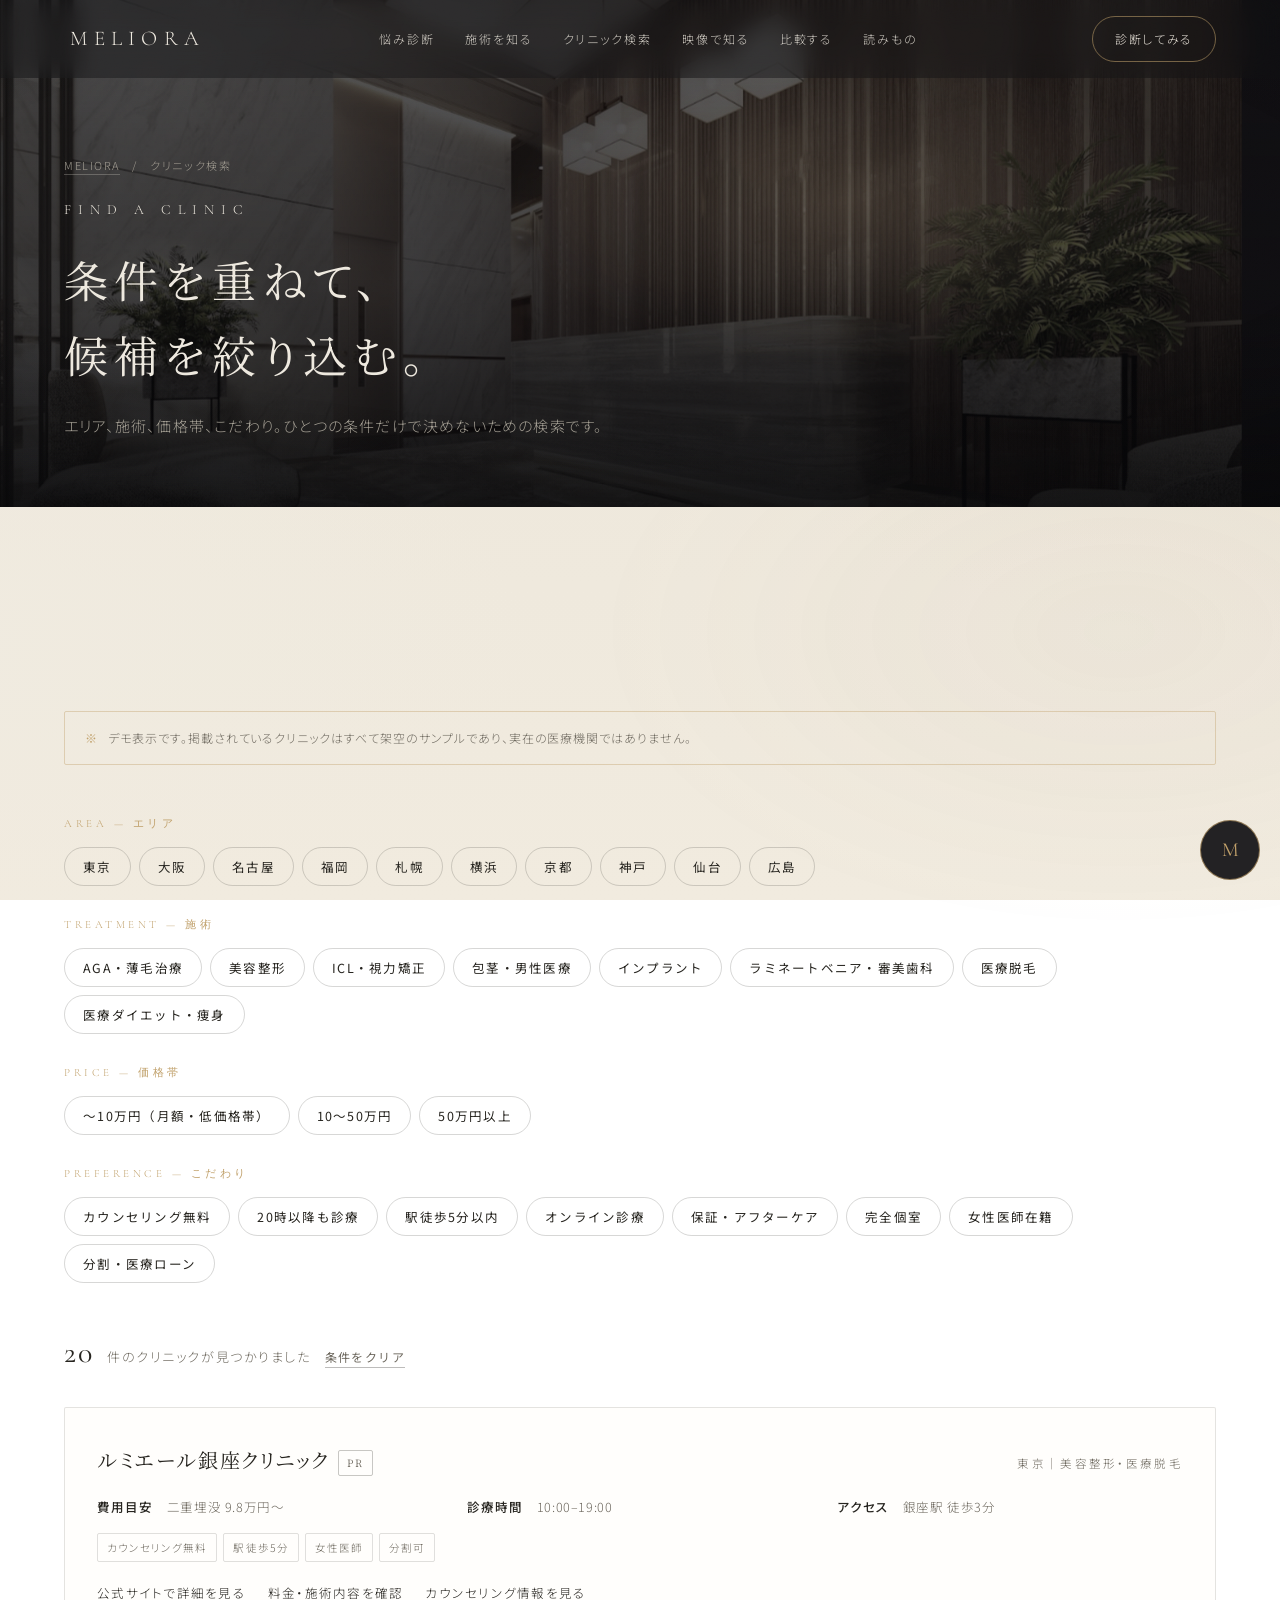
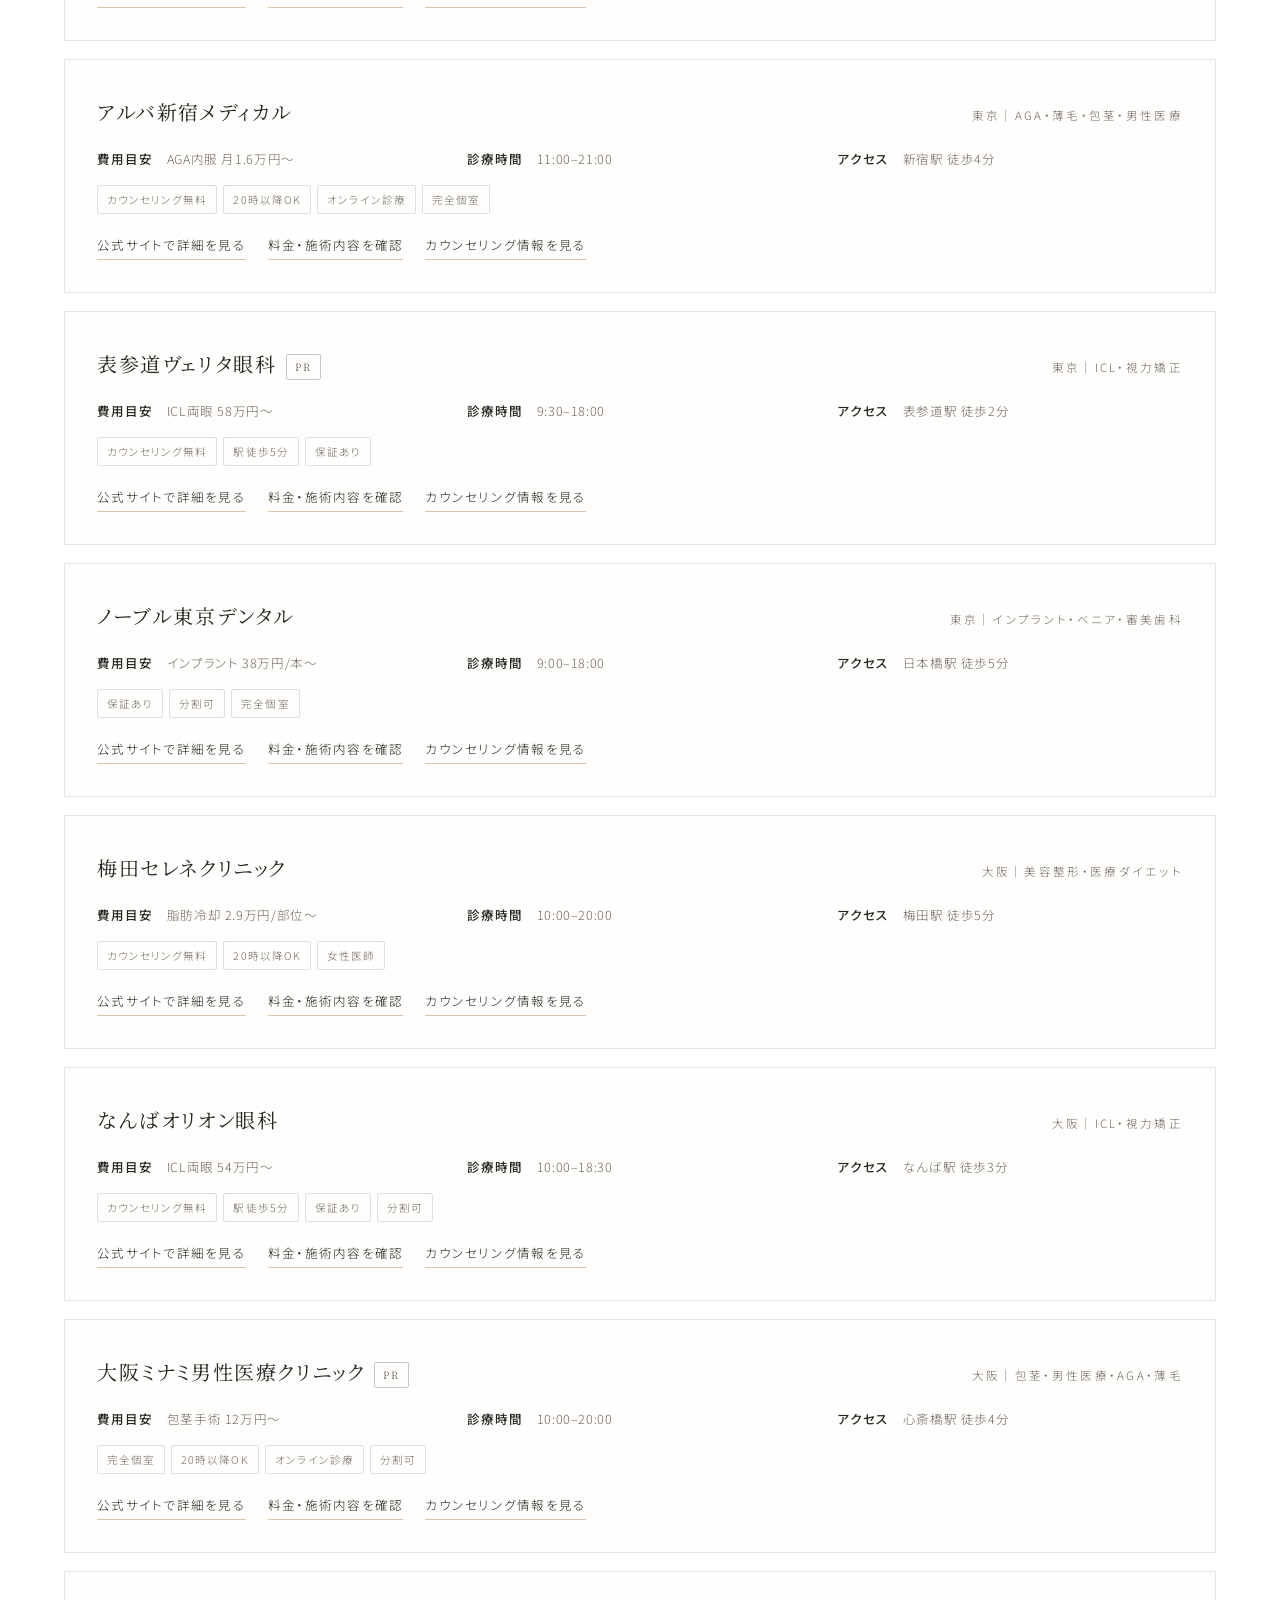
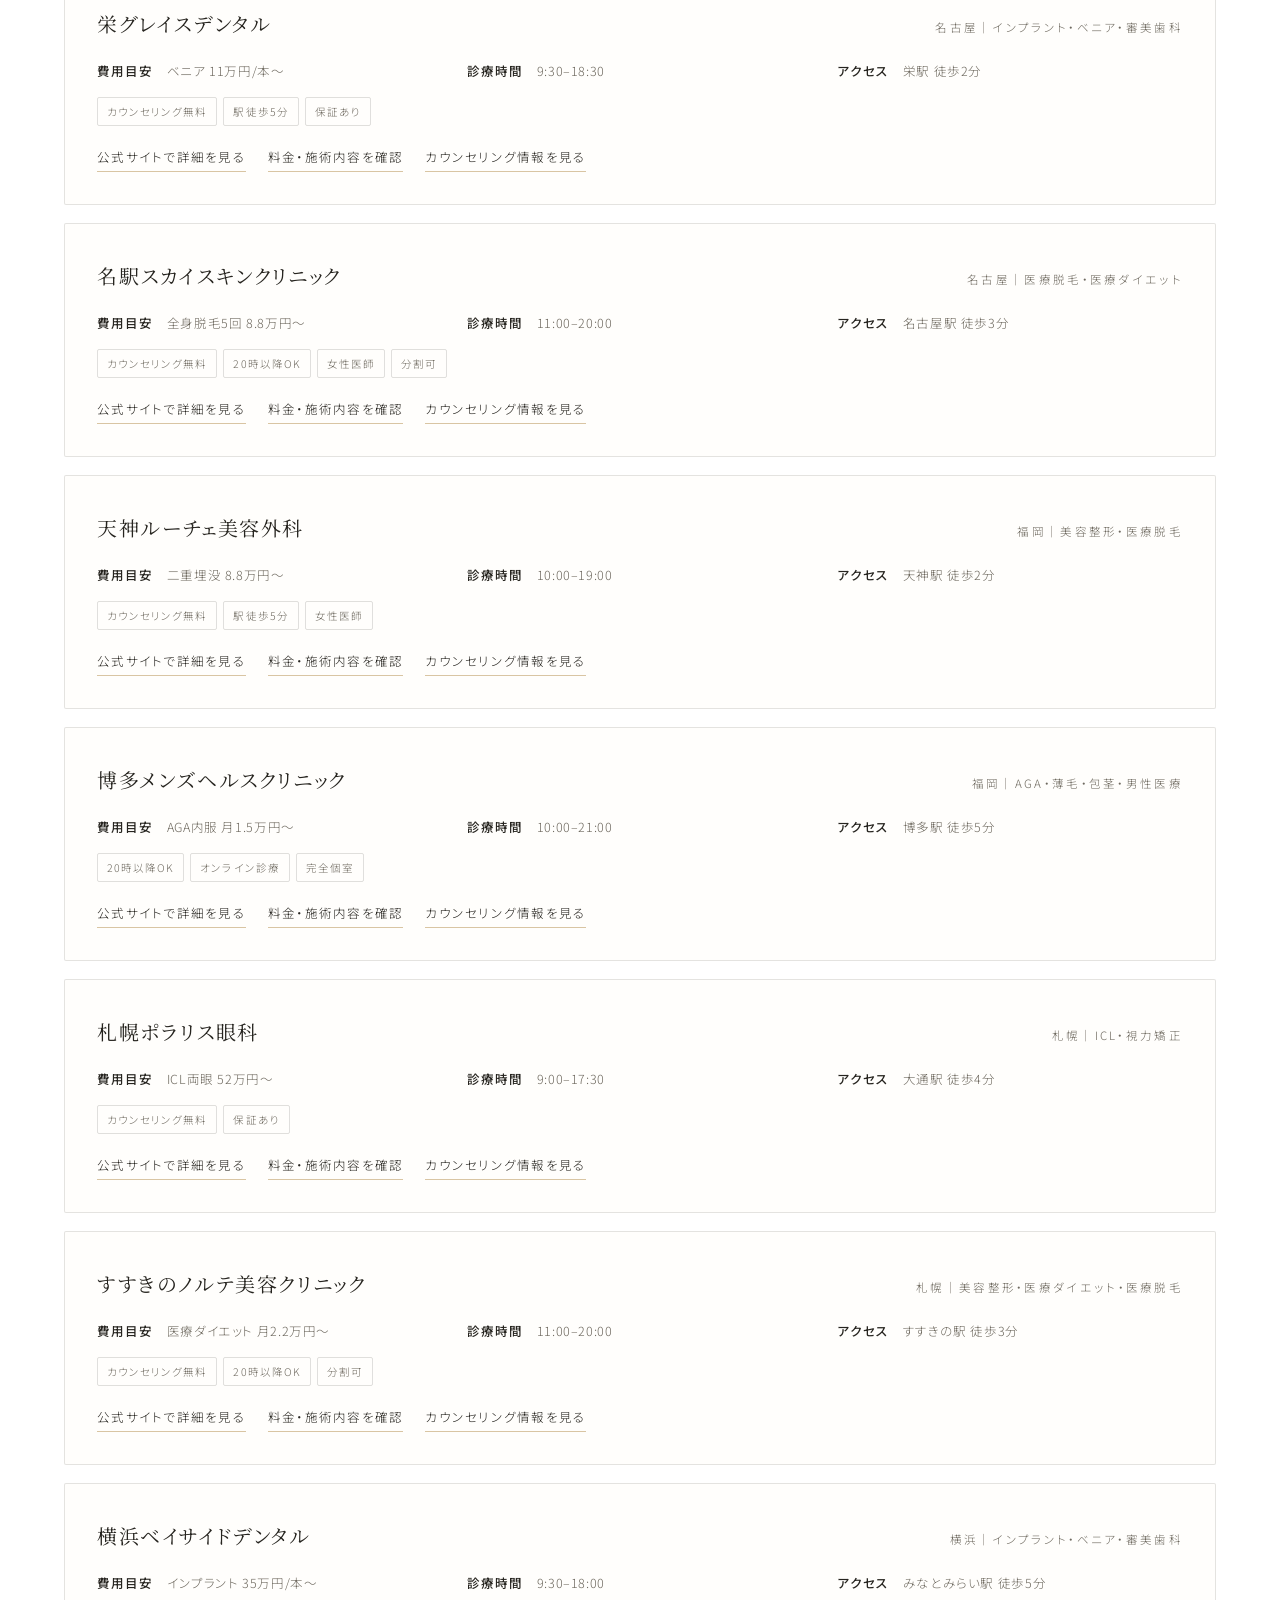
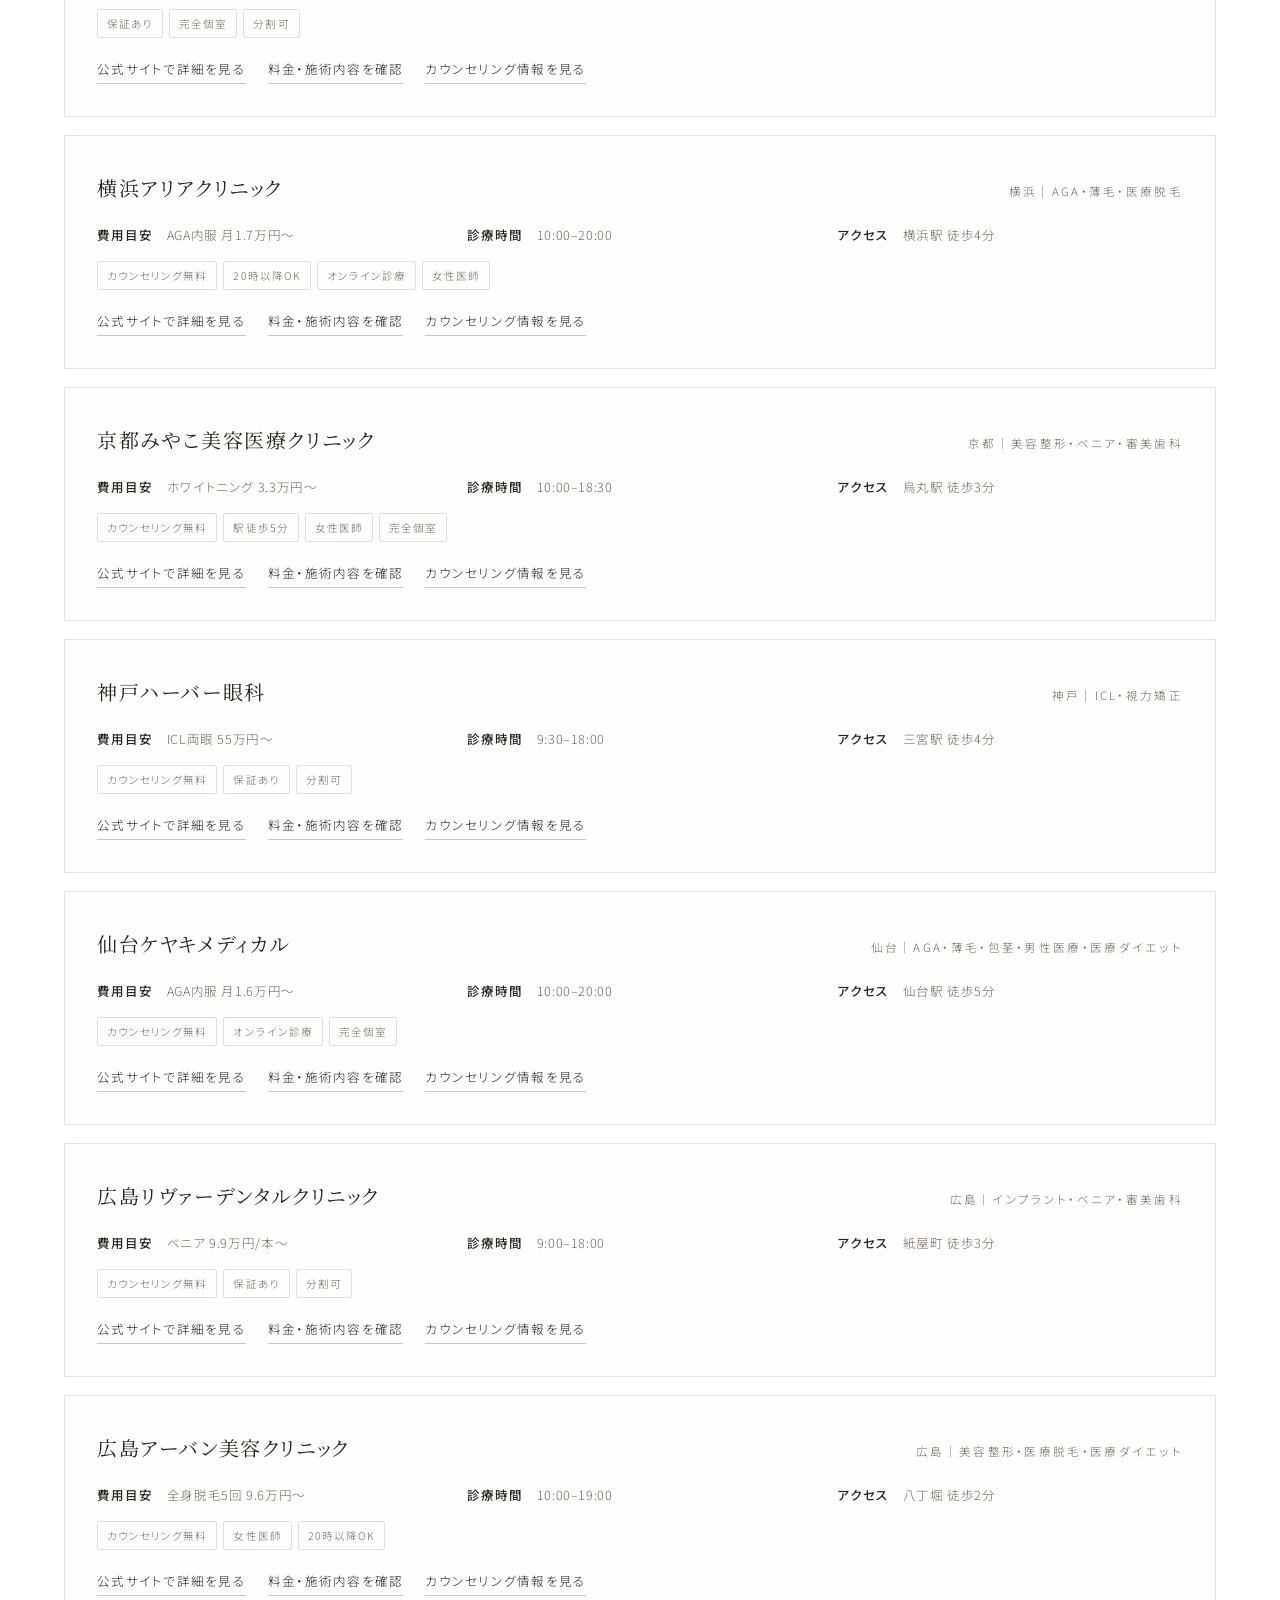
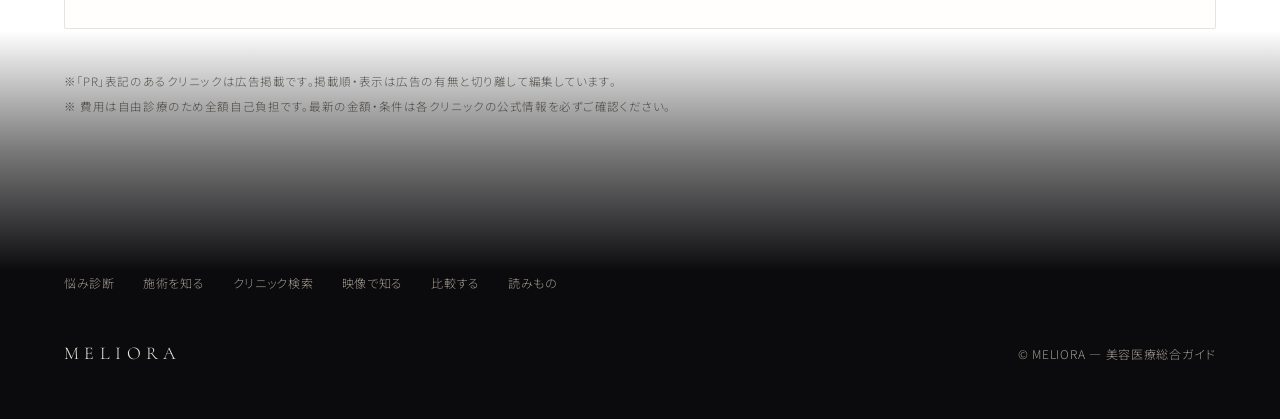
==== commit e3d70d3f: "Phase 3: photos, video library, ambient decoration, concierge chatbot - Add 8 curated Unsplash photo" ====
--- a/search.html
+++ b/search.html
@@ -13,6 +13,7 @@
 </head>
 <body>
 <div class="bg-canvas" aria-hidden="true"></div>
+<div class="bg-aurora" aria-hidden="true"></div>
 <div class="bg-grain" aria-hidden="true"></div>
 
 <header class="header js-header">
@@ -21,6 +22,7 @@
     <a href="shindan.html">悩み診断</a>
     <a href="treatment-aga.html">施術を知る</a>
     <a href="search.html">クリニック検索</a>
+    <a href="videos.html">映像で知る</a>
     <a href="index.html#compare">比較する</a>
     <a href="index.html#knowledge">読みもの</a>
   </nav>
@@ -32,10 +34,9 @@
 <section class="page-hero section-dark section-dark--top" aria-label="クリニック検索">
   <div class="hero-visual" aria-hidden="true">
     <!-- 要差替: VIDEO 07 高級感のあるクリニック空間の映像 -->
-    <div class="hero-film hero-settle" style="background:
-      linear-gradient(90deg, rgba(226,210,184,.14) 0%, rgba(226,210,184,0) 34%),
-      radial-gradient(60% 60% at 78% 32%, rgba(210,190,158,.16) 0%, rgba(210,190,158,0) 60%),
-      linear-gradient(175deg,#221e18 0%,#141210 58%,#0d0c0b 100%)"></div>
+    <img class="hero-photo hero-settle" src="assets/img/clinic.jpg" alt="" style="filter:grayscale(.3) saturate(.55) contrast(1.04) brightness(.5);object-position:center 60%">
+    <div class="hero-shade"></div>
+    <div class="light-drift hero-light" style="background:radial-gradient(44% 54% at 66% 40%, rgba(224,196,158,.18) 0%, rgba(224,196,158,0) 60%)"></div>
     <div class="hero-vignette"></div>
   </div>
   <div class="inner">
@@ -121,6 +122,7 @@
       <a href="shindan.html">悩み診断</a>
       <a href="treatment-aga.html">施術を知る</a>
       <a href="search.html">クリニック検索</a>
+      <a href="videos.html">映像で知る</a>
       <a href="index.html#compare">比較する</a>
       <a href="index.html#knowledge">読みもの</a>
     </nav>
@@ -134,6 +136,7 @@
 <div class="cta-fixed"><a class="btn" href="shindan.html">悩みから診断する</a></div>
 
 <script src="assets/main.js"></script>
+<script src="assets/chatbot.js"></script>
 <script>
 (function(){
   'use strict';
--- a/assets/style.css
+++ b/assets/style.css
@@ -453,3 +453,104 @@
 .review-card .rv-head{display:flex;justify-content:space-between;gap:10px;font-size:11.5px;letter-spacing:.12em;color:var(--ink-2);margin-bottom:12px}
 .review-card .rv-head b{font-weight:500;color:var(--ink)}
 .is-qa .page-hero{min-height:520px}
+
+/* =========================================================
+   PHASE 3 — 写真レイヤー（全画像に共通グレード＋カテゴリ別補正）
+   画像: Unsplash License（商用可・クレジット不要）
+   ========================================================= */
+.vis-img{position:absolute;inset:0;width:100%;height:100%;object-fit:cover;
+  filter:grayscale(.4) saturate(.7) contrast(1.05) brightness(.85)}
+.vis-img--face{filter:grayscale(1) sepia(.3) saturate(.85) contrast(1.02) brightness(.78)}
+.vis-img--eyes{filter:grayscale(.6) saturate(.45) contrast(1.02) brightness(.62)}
+.vis-img--smile{filter:grayscale(.55) saturate(.5) contrast(1.02) brightness(.8)}
+.vis-img--body{filter:grayscale(.55) saturate(.5) sepia(.12) contrast(1.02) brightness(.72)}
+.vis-shade{position:absolute;inset:0;background:linear-gradient(180deg,rgba(18,17,20,.06) 30%,rgba(18,17,20,.68) 100%)}
+/* 写真カードでは従来の光グラデーションを screen 合成の「光」として重ねる */
+.vis--photo .vis-core{mix-blend-mode:screen;opacity:.85}
+
+.hero-photo{position:absolute;inset:-4% ;width:108%;height:108%;object-fit:cover;
+  filter:grayscale(.35) saturate(.7) contrast(1.06) brightness(.85)}
+.hero-shade{position:absolute;inset:0;background:linear-gradient(180deg,rgba(13,12,15,.3) 0%,rgba(13,12,15,.5) 55%,rgba(9,9,11,.82) 100%)}
+.hero-light{position:absolute;inset:0;mix-blend-mode:screen}
+
+/* =========================================================
+   PHASE 3 — 背景装飾（オーロラ光・金の環）
+   ========================================================= */
+.bg-aurora{position:fixed;inset:-22%;z-index:-1;pointer-events:none;opacity:.55;
+  background:
+    radial-gradient(36% 30% at 24% 32%, rgba(192,160,106,.11) 0%, rgba(192,160,106,0) 70%),
+    radial-gradient(42% 34% at 76% 64%, rgba(168,148,124,.09) 0%, rgba(168,148,124,0) 70%);
+  animation:aurora 52s ease-in-out infinite alternate}
+@keyframes aurora{from{transform:translate3d(-2%,-1.5%,0) scale(1)}to{transform:translate3d(2.5%,2%,0) scale(1.06)}}
+.ring{position:absolute;border-radius:50%;pointer-events:none;z-index:-1;
+  border:1px dashed rgba(192,160,106,.3);animation:ringSpin 140s linear infinite}
+.ring--solid{border-style:solid;border-color:rgba(192,160,106,.16);animation-duration:200s}
+@keyframes ringSpin{to{transform:rotate(360deg)}}
+@media (prefers-reduced-motion:reduce){.bg-aurora,.ring{animation:none!important}}
+.is-qa .bg-aurora,.is-qa .ring{animation:none!important}
+
+/* =========================================================
+   PHASE 3 — MOVIE（YouTube ライトエンベッド）
+   ========================================================= */
+.yt-grid{display:grid;grid-template-columns:repeat(3,1fr);gap:clamp(18px,2.5vw,30px);margin-top:56px}
+@media (max-width:1023px){.yt-grid{grid-template-columns:repeat(2,1fr)}}
+@media (max-width:600px){.yt-grid{grid-template-columns:1fr}}
+.yt{display:grid;gap:14px;align-content:start}
+.yt-frame{position:relative;aspect-ratio:16/9;overflow:hidden;border-radius:var(--radius);isolation:isolate;background:#0d0c0f}
+.yt-thumb{position:absolute;inset:0;width:100%;height:100%;display:block;border:0;padding:0;cursor:pointer;background:#0d0c0f}
+.yt-thumb img{width:100%;height:100%;object-fit:cover;filter:grayscale(.85) saturate(.6) contrast(1.03) brightness(.72);transition:transform 1600ms var(--ease),filter 900ms var(--ease)}
+.yt-thumb:hover img{transform:scale(1.03);filter:grayscale(.1) saturate(.85) contrast(1.03) brightness(.95)}
+.yt-thumb::after{content:"";position:absolute;inset:0;background:linear-gradient(180deg,rgba(13,12,15,.05) 55%,rgba(13,12,15,.55) 100%)}
+.yt-play{position:absolute;left:50%;top:50%;width:64px;height:64px;transform:translate(-50%,-50%);z-index:1;
+  border:1px solid rgba(238,233,223,.75);border-radius:50%;
+  background:rgba(13,12,15,.45);backdrop-filter:none;
+  transition:background 600ms var(--ease),border-color 600ms var(--ease)}
+.yt-play::before{content:"";position:absolute;left:53%;top:50%;transform:translate(-50%,-50%);
+  border-style:solid;border-width:9px 0 9px 15px;border-color:transparent transparent transparent rgba(238,233,223,.95)}
+.yt-thumb:hover .yt-play{background:rgba(192,160,106,.5);border-color:var(--gold)}
+.yt-frame iframe{position:absolute;inset:0;width:100%;height:100%;border:0}
+.yt-title{font-family:var(--font-serif);font-size:14.5px;line-height:1.9;letter-spacing:.06em}
+.yt-ch{font-size:11px;letter-spacing:.12em;color:var(--ink-2)}
+.section-dark .yt-ch{color:var(--moon-2)}
+.yt-cat{font-family:var(--font-display);font-size:10.5px;letter-spacing:.3em;color:var(--gold);text-transform:uppercase}
+.yt-note{font-size:11.5px;color:var(--ink-2);line-height:2.1;letter-spacing:.05em;margin-top:28px}
+.yt-filter{display:flex;flex-wrap:wrap;gap:8px;margin-top:44px}
+
+/* =========================================================
+   PHASE 3 — コンシェルジュ・チャットボット
+   ========================================================= */
+.cb-fab{position:fixed;right:20px;bottom:20px;z-index:70;width:60px;height:60px;border-radius:50%;
+  border:1px solid rgba(var(--gold-rgb),.65);background:rgba(18,17,20,.92);color:var(--moon);cursor:pointer;
+  display:grid;place-items:center;transition:background 600ms var(--ease),transform 600ms var(--ease)}
+.cb-fab:hover{background:#1f1d22;transform:translateY(-2px)}
+.cb-fab .cb-ico{font-family:var(--font-display);font-size:20px;letter-spacing:0;color:var(--gold)}
+.cb-fab .cb-lbl{position:absolute;bottom:-20px;font-size:9px;letter-spacing:.2em;color:var(--ink-2);white-space:nowrap}
+@media (max-width:767px){.cb-fab{bottom:84px}}
+.cb-panel{position:fixed;right:20px;bottom:92px;z-index:71;width:min(360px,calc(100vw - 40px));
+  max-height:min(560px,calc(100vh - 130px));display:none;flex-direction:column;
+  background:#141317;color:var(--moon);border:1px solid rgba(var(--gold-rgb),.4);border-radius:6px;overflow:hidden;
+  box-shadow:0 24px 60px rgba(0,0,0,.45)}
+.cb-panel.is-open{display:flex}
+@media (max-width:767px){.cb-panel{bottom:156px}}
+.cb-head{padding:16px 20px;border-bottom:1px solid rgba(238,233,223,.12);display:flex;justify-content:space-between;align-items:baseline}
+.cb-head b{font-family:var(--font-display);font-weight:400;font-size:14px;letter-spacing:.28em}
+.cb-head span{font-size:10px;letter-spacing:.14em;color:var(--moon-2)}
+.cb-close{background:none;border:0;color:var(--moon-2);cursor:pointer;font-size:16px;padding:0 0 0 12px}
+.cb-body{flex:1;overflow-y:auto;padding:18px;display:grid;gap:12px;align-content:start}
+.cb-msg{max-width:86%;padding:12px 16px;font-size:12.5px;line-height:2;letter-spacing:.04em;border-radius:4px}
+.cb-msg--bot{background:#1d1b21;border:1px solid rgba(238,233,223,.08);justify-self:start}
+.cb-msg--user{background:rgba(var(--gold-rgb),.16);border:1px solid rgba(var(--gold-rgb),.3);justify-self:end}
+.cb-msg a{color:var(--gold);border-bottom:1px solid rgba(var(--gold-rgb),.5);padding-bottom:1px}
+.cb-quick{display:flex;flex-wrap:wrap;gap:8px;justify-self:start;max-width:100%}
+.cb-quick button{font-family:var(--font-body);font-size:11px;letter-spacing:.1em;color:var(--moon);
+  padding:8px 14px;border:1px solid rgba(238,233,223,.25);border-radius:999px;background:transparent;cursor:pointer;
+  transition:border-color 500ms var(--ease),background 500ms var(--ease)}
+.cb-quick button:hover{border-color:var(--gold);background:rgba(var(--gold-rgb),.12)}
+.cb-foot{border-top:1px solid rgba(238,233,223,.12);padding:12px;display:flex;gap:8px}
+.cb-foot input{flex:1;background:#1d1b21;border:1px solid rgba(238,233,223,.15);border-radius:4px;
+  color:var(--moon);font-family:var(--font-body);font-size:13px;padding:10px 14px;letter-spacing:.04em}
+.cb-foot input:focus{outline:none;border-color:rgba(var(--gold-rgb),.6)}
+.cb-foot button{font-family:var(--font-body);font-size:12px;letter-spacing:.1em;color:#171410;background:var(--gold);
+  border:0;border-radius:4px;padding:10px 18px;cursor:pointer;transition:opacity 500ms var(--ease)}
+.cb-foot button:hover{opacity:.85}
+.cb-note{font-size:9.5px;color:var(--moon-2);letter-spacing:.06em;padding:0 14px 12px;line-height:1.8}
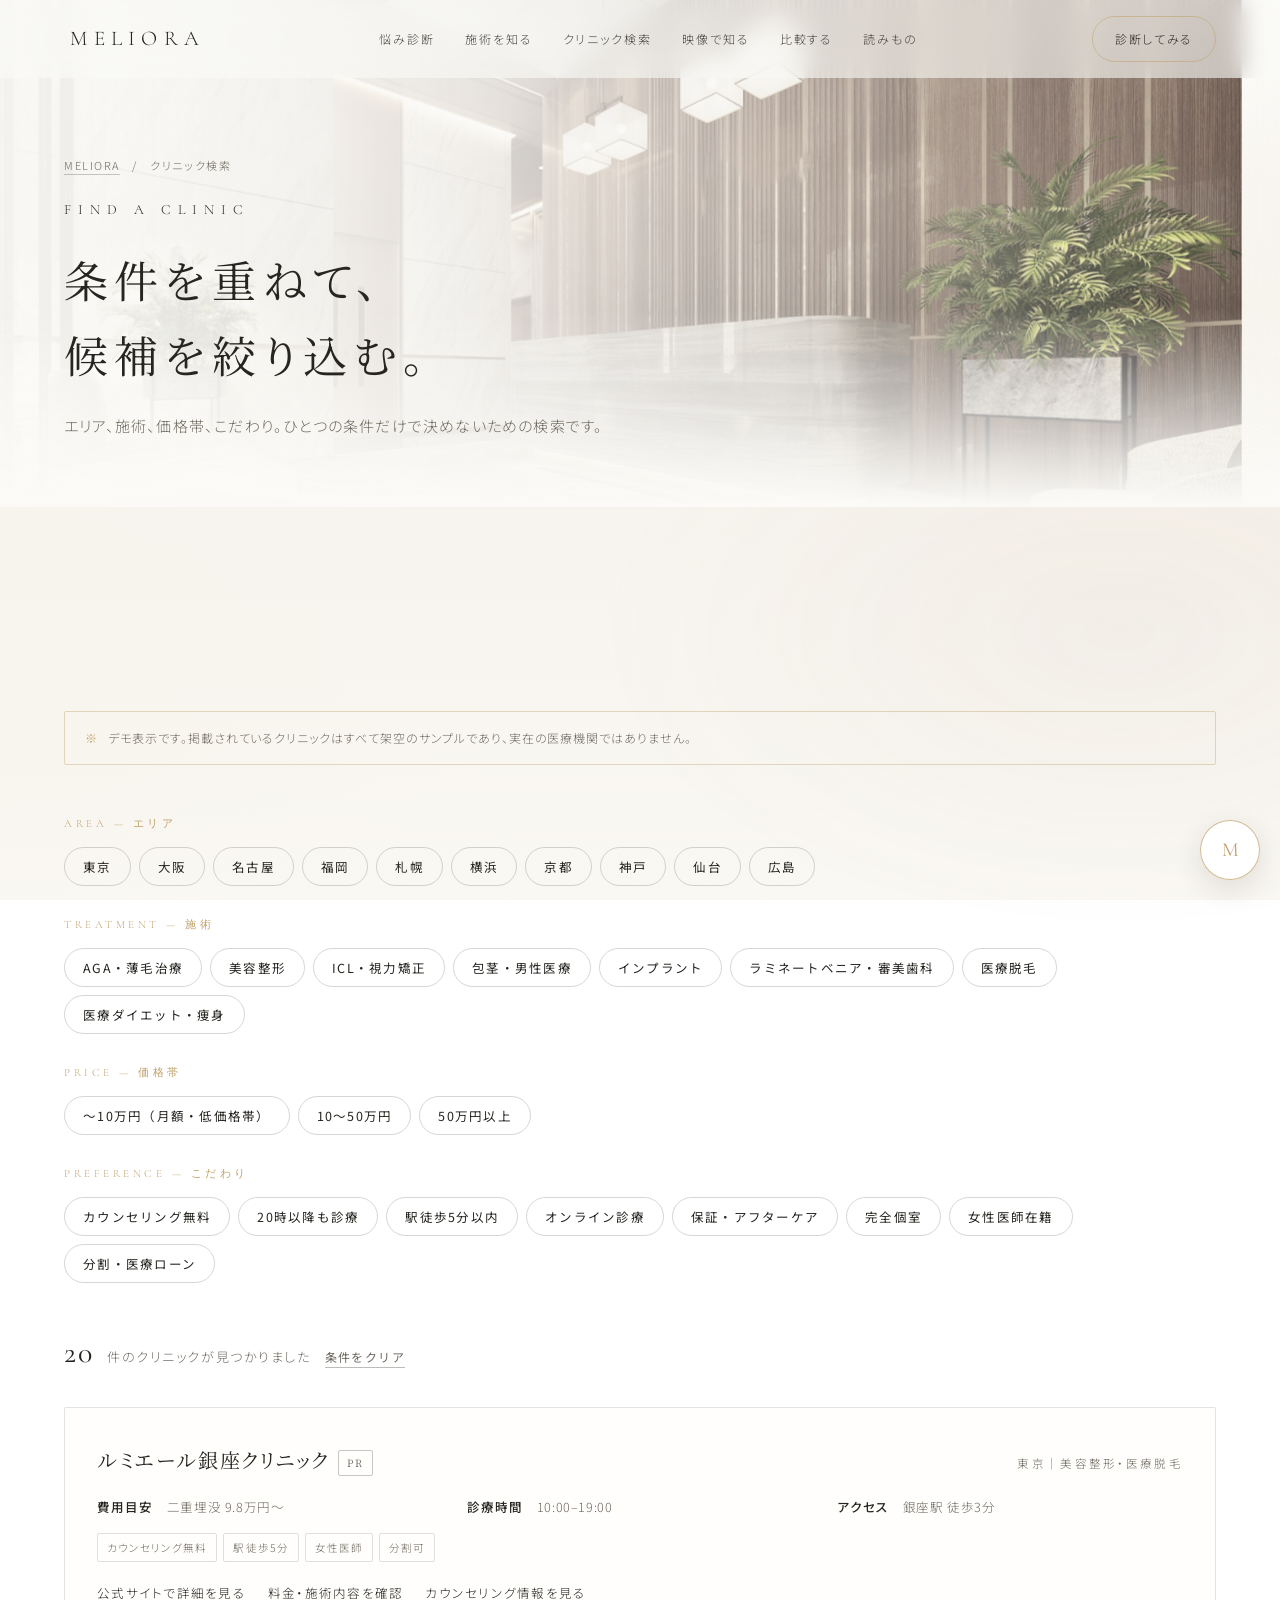
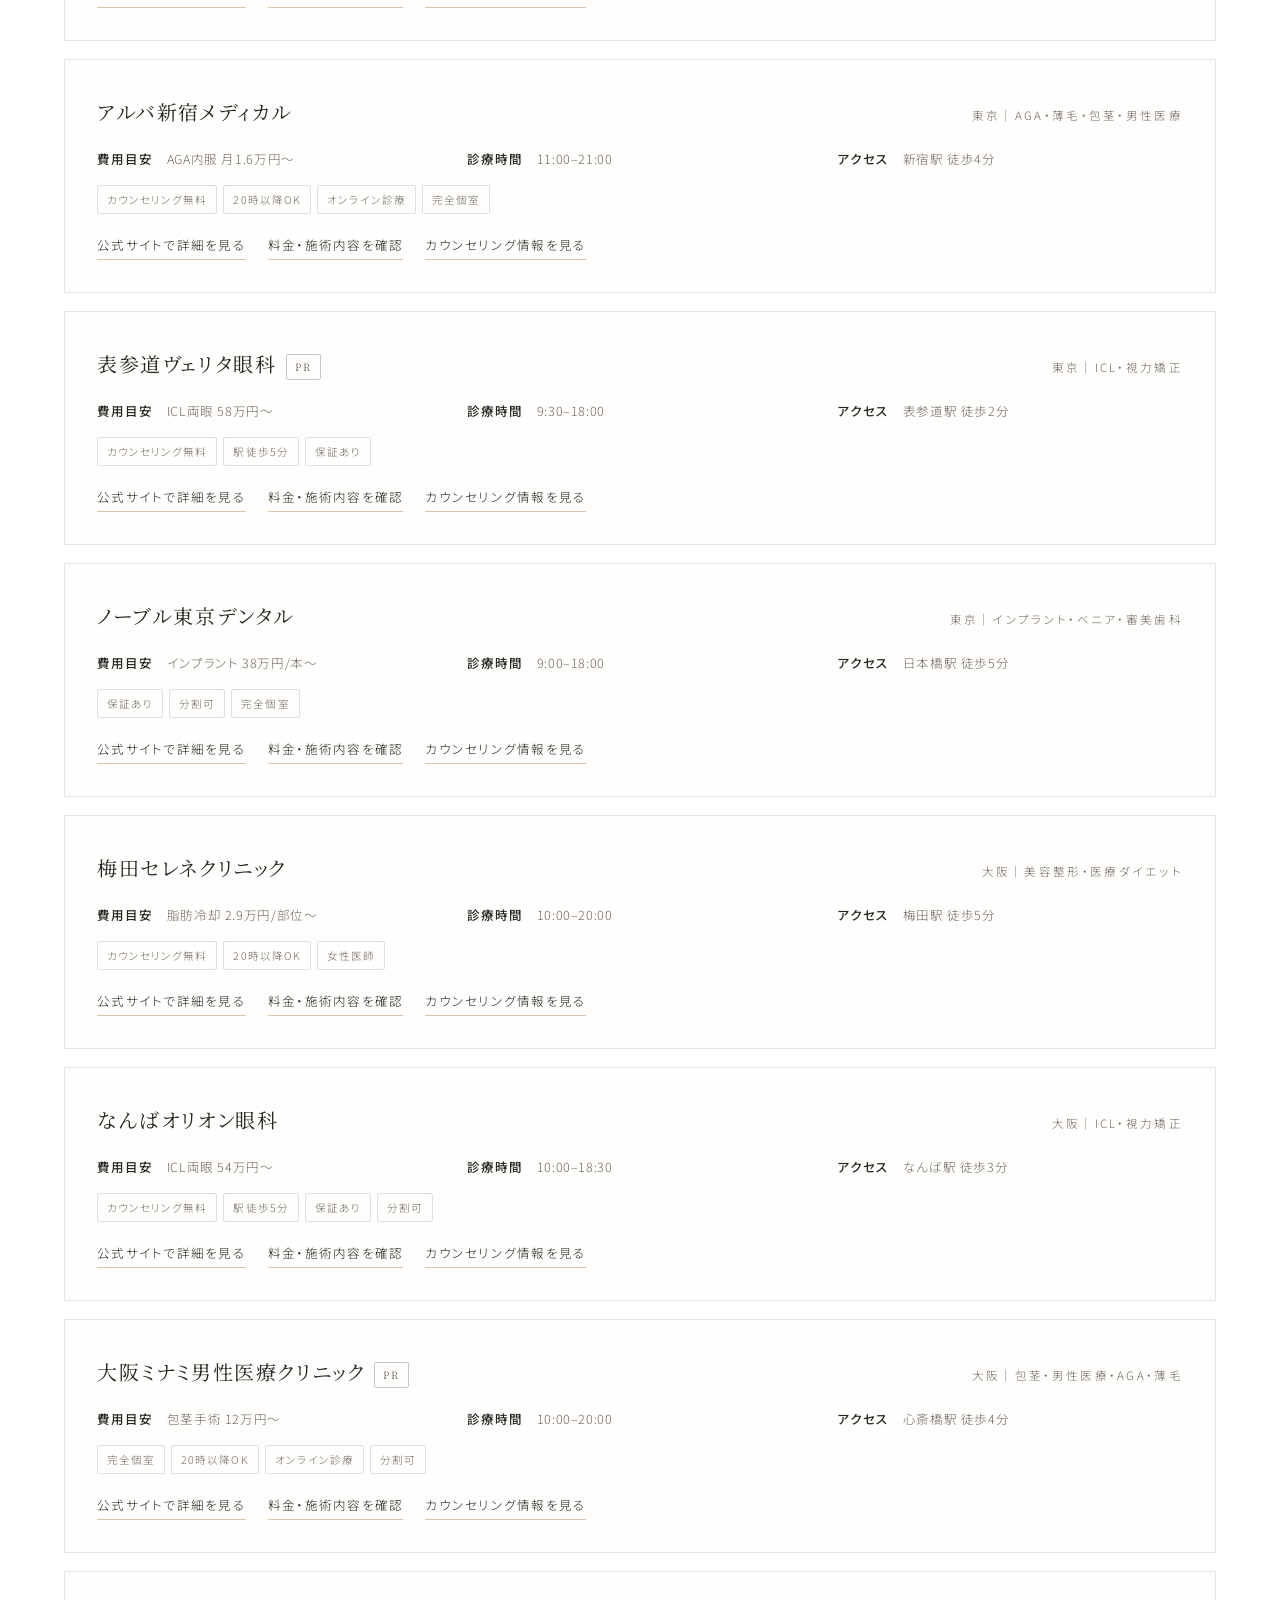
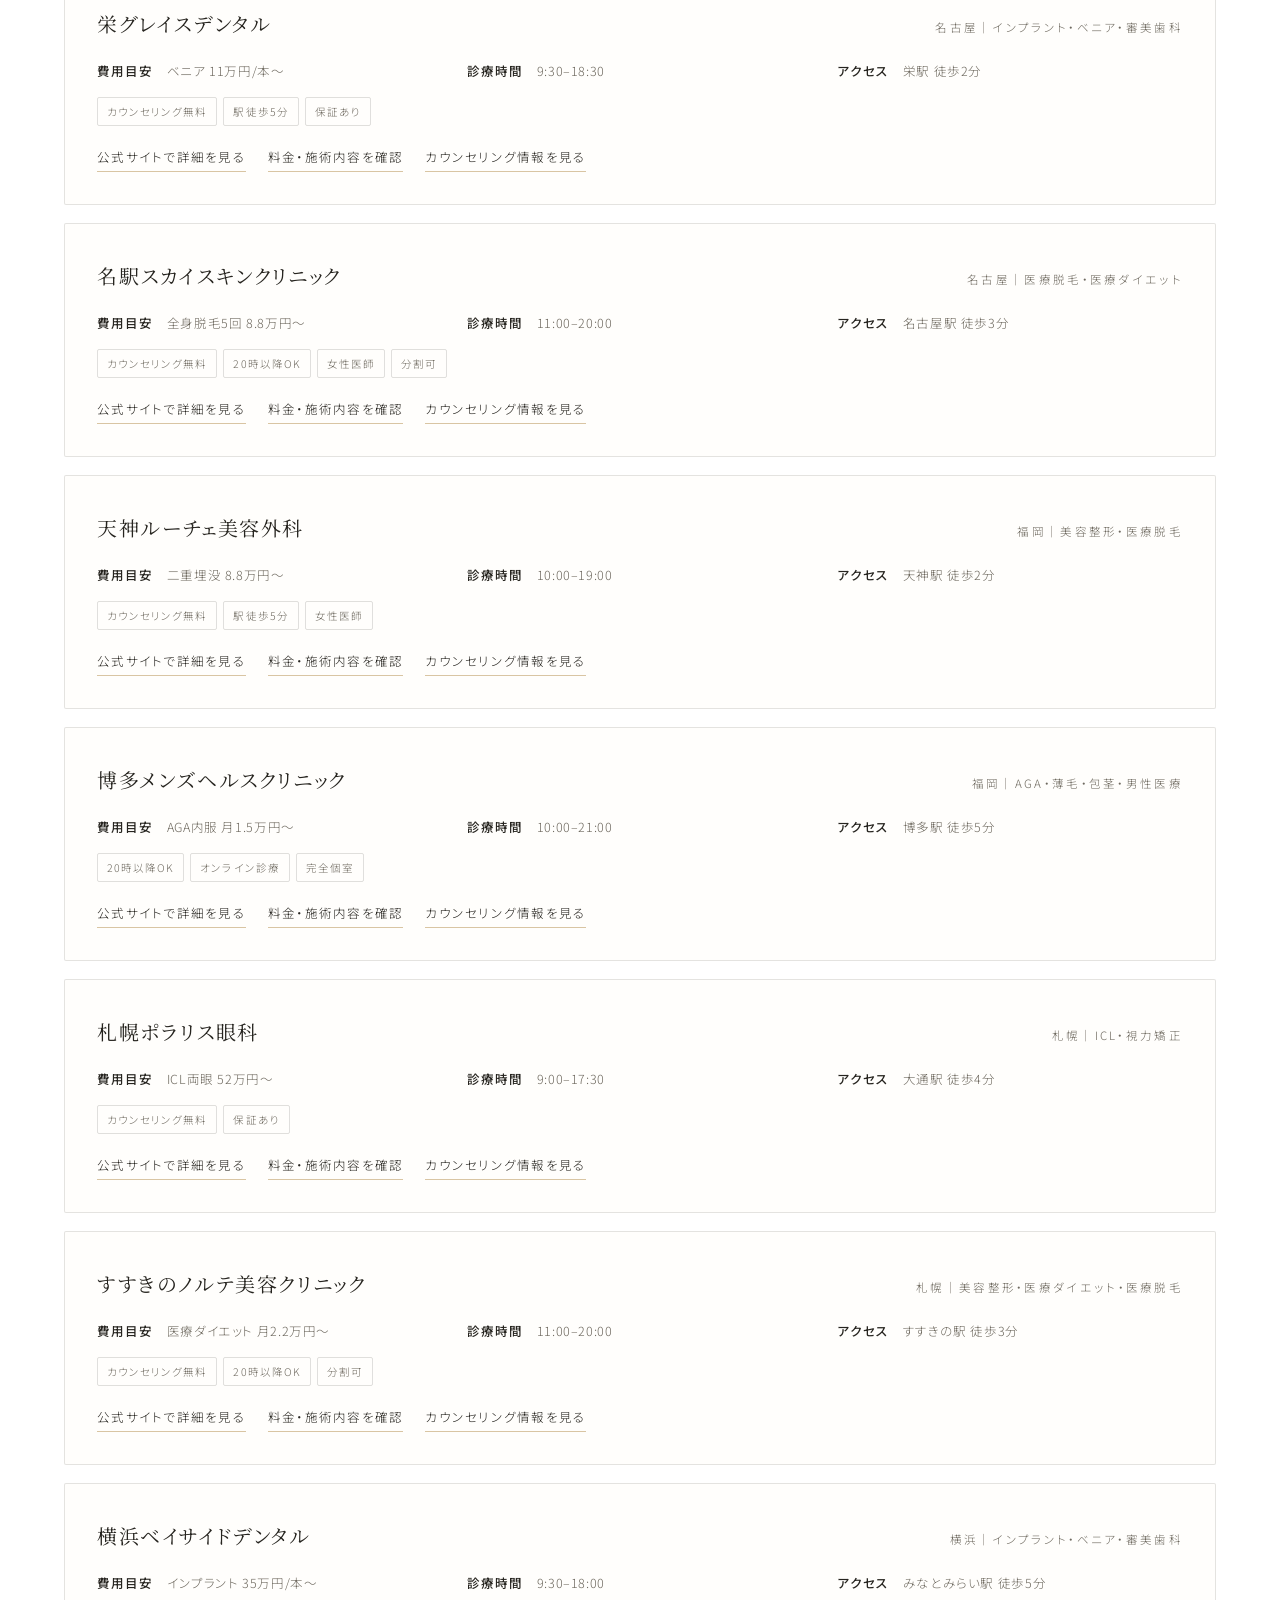
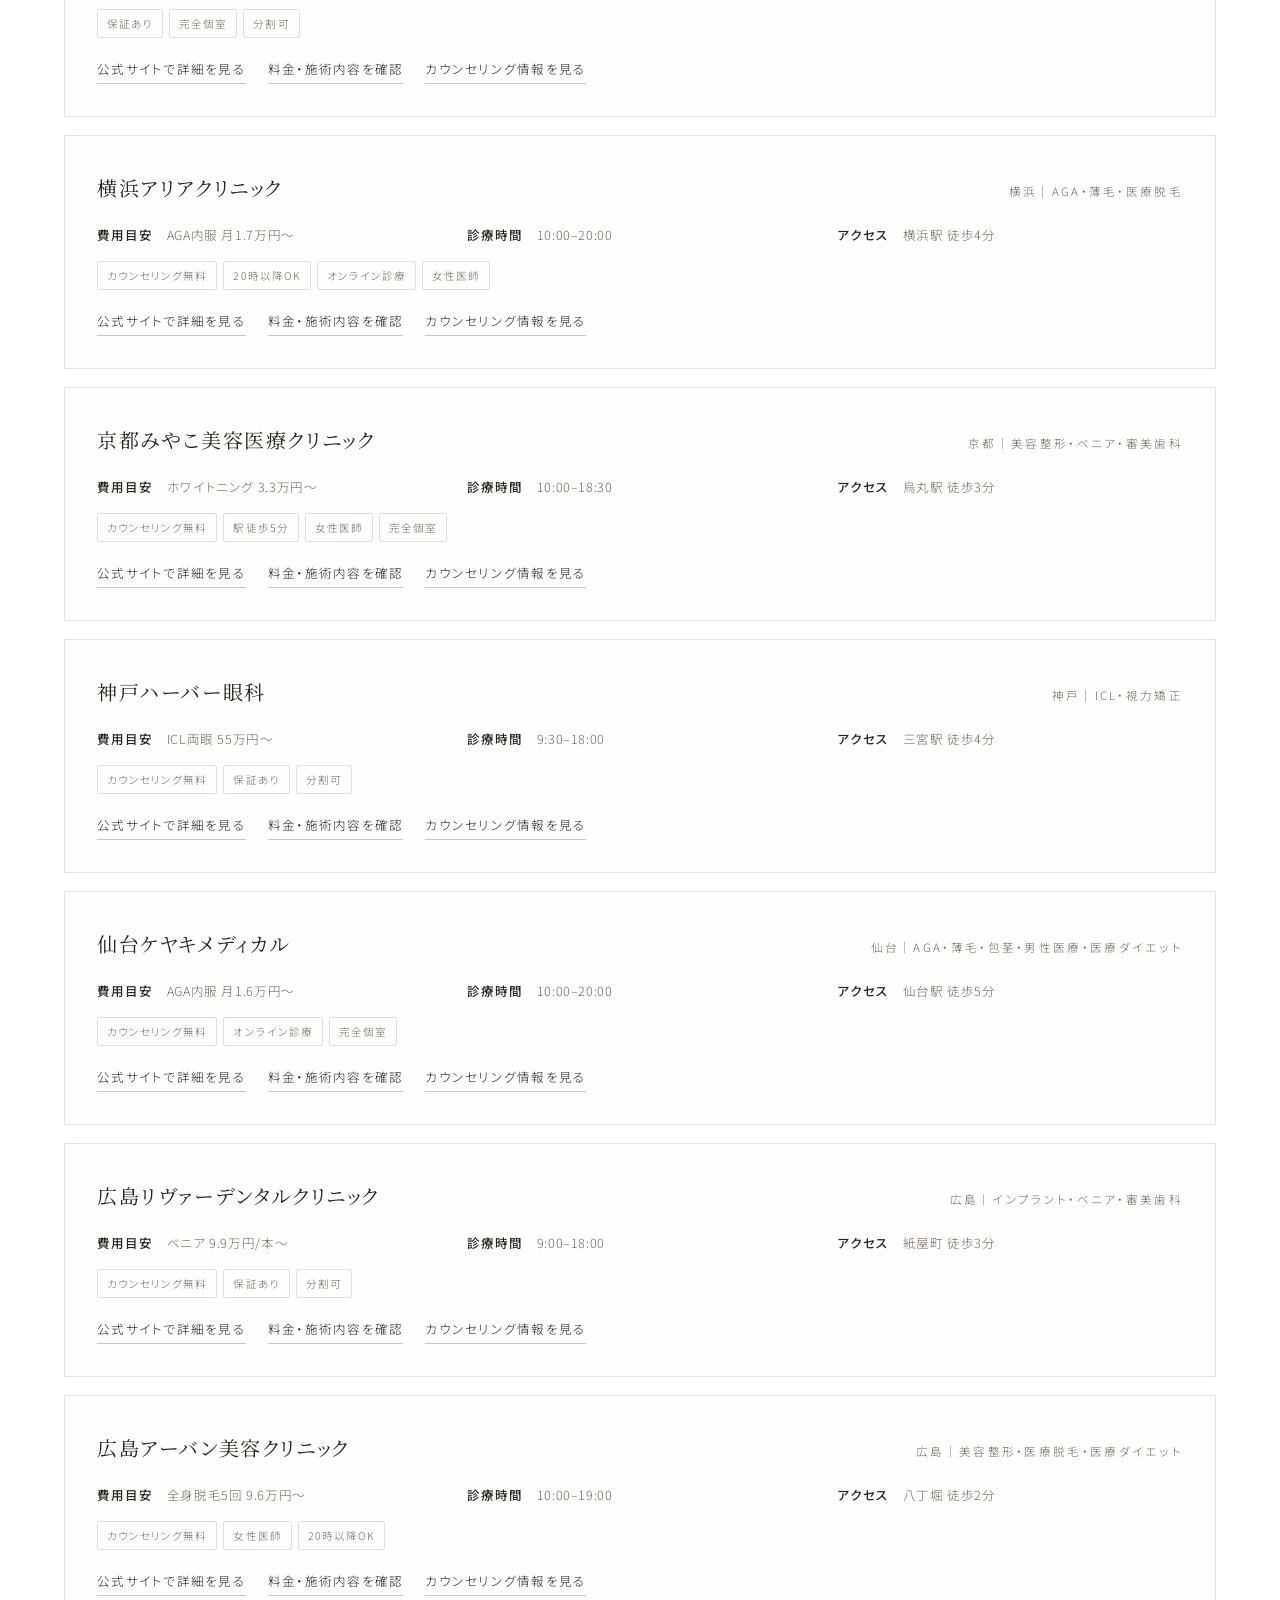
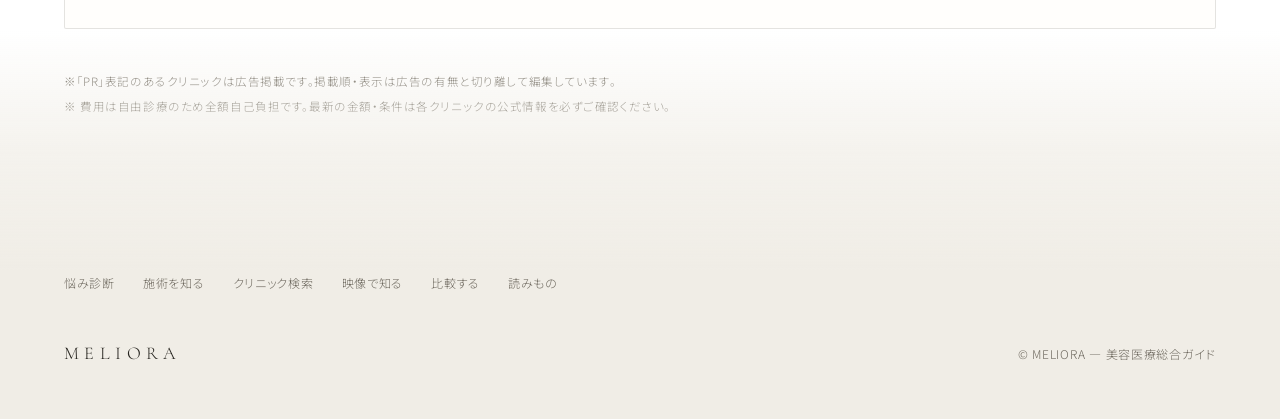
==== commit 157b2236: "Light theme: white-based bright redesign - Override block converts dark cinematic to white/light cin" ====
--- a/search.html
+++ b/search.html
@@ -34,7 +34,7 @@
 <section class="page-hero section-dark section-dark--top" aria-label="クリニック検索">
   <div class="hero-visual" aria-hidden="true">
     <!-- 要差替: VIDEO 07 高級感のあるクリニック空間の映像 -->
-    <img class="hero-photo hero-settle" src="assets/img/clinic.jpg" alt="" style="filter:grayscale(.3) saturate(.55) contrast(1.04) brightness(.5);object-position:center 60%">
+    <img class="hero-photo hero-settle" src="assets/img/clinic.jpg" alt="" style="filter:grayscale(.25) saturate(.7) contrast(1.02) brightness(1.06);object-position:center 60%">
     <div class="hero-shade"></div>
     <div class="light-drift hero-light" style="background:radial-gradient(44% 54% at 66% 40%, rgba(224,196,158,.18) 0%, rgba(224,196,158,0) 60%)"></div>
     <div class="hero-vignette"></div>
--- a/assets/style.css
+++ b/assets/style.css
@@ -554,3 +554,96 @@
   border:0;border-radius:4px;padding:10px 18px;cursor:pointer;transition:opacity 500ms var(--ease)}
 .cb-foot button:hover{opacity:.85}
 .cb-note{font-size:9.5px;color:var(--moon-2);letter-spacing:.06em;padding:0 14px 12px;line-height:1.8}
+
+/* =========================================================
+   LIGHT THEME — 白基調・明るいトーンへの全面転換（後勝ち上書き）
+   ダークに戻す場合はこのブロックを削除する
+   ========================================================= */
+:root{
+  --moon:#26241f;          /* 旧・濃色地の文字 → ink と同化 */
+  --moon-2:#6d685e;
+  --ivory:#fbfaf7;
+  --ivory-2:#f4f1ea;
+}
+.bg-canvas{background:
+  radial-gradient(120% 60% at 50% -10%, #ffffff 0%, rgba(255,255,255,0) 60%),
+  radial-gradient(90% 55% at 106% 40%, #f6f2ea 0%, rgba(246,242,234,0) 58%),
+  radial-gradient(80% 55% at -6% 72%, #f8f5ee 0%, rgba(248,245,238,0) 60%),
+  linear-gradient(180deg, #fbfaf7 0%, #f6f3ed 48%, #faf8f3 100%)}
+.bg-aurora{opacity:.7}
+
+/* 濃色バンドを全廃 — ページ全体を1枚の白いキャンバスに */
+.section-dark::before,.section-dark--top::before,.section-dark--bottom::before{display:none}
+.section-dark{color:var(--ink)}
+.section-dark .lead{color:var(--ink-2)}
+
+/* ヘッダー・ローディング */
+.header{background:rgba(251,250,247,.6);color:var(--ink)}
+.header.on-light{background:rgba(251,250,247,.6);color:var(--ink)}
+#loading{background:#fbfaf7}
+#loading .word{color:var(--ink)}
+
+/* ヒーロー: 写真の上に白のベールを重ね、光で満たす */
+.hero-shade{background:linear-gradient(90deg, rgba(251,250,247,.96) 0%, rgba(251,250,247,.8) 40%, rgba(251,250,247,.38) 72%, rgba(251,250,247,.16) 100%)}
+.hero-vignette{background:radial-gradient(130% 100% at 50% 40%, rgba(251,250,247,0) 44%, rgba(251,250,247,.66) 100%)}
+.hero-photo{filter:grayscale(.3) saturate(.78) contrast(1.02) brightness(1.04)}
+@media (max-width:767px){
+  .hero-shade{background:linear-gradient(180deg, rgba(251,250,247,.94) 0%, rgba(251,250,247,.72) 55%, rgba(251,250,247,.4) 100%)}
+}
+
+/* カテゴリーカード: 白いギャラリーに掛かる陰影写真（ラベルは写真上なので白のまま） */
+.vis-img{filter:grayscale(.35) saturate(.75) contrast(1.03) brightness(.98)}
+.cat-card{color:#f6f3ec}
+.cat-card .cat-label .ja{color:rgba(246,243,236,.72)}
+.men-visual{color:#f6f3ec}
+
+/* 罫線・ボーダーをライト地用に */
+.breadcrumb a{border-bottom-color:rgba(38,36,31,.25)}
+.men-list{border-top-color:rgba(38,36,31,.12)}
+.men-list a{border-bottom-color:rgba(38,36,31,.12)}
+.men-list .arrow{color:var(--ink-2)}
+.men-words{color:var(--ink-2)}
+.toc a{border-color:rgba(38,36,31,.18);color:var(--ink-2)}
+.toc a:hover{border-color:var(--gold);color:#8a6f3e}
+.yt-ch{color:var(--ink-2)}
+
+/* フッター: 淡いウォームグレーの帯 */
+.footer{color:var(--ink-2)}
+.footer::before{background:linear-gradient(180deg, rgba(240,237,230,0) 0%, rgba(240,237,230,.7) 120px, #f0ede6 240px, #f0ede6 100%)}
+.footer-policy{border-color:rgba(38,36,31,.14)}
+.footer-policy strong{color:var(--ink)}
+.footer-logo{color:var(--ink)}
+
+/* モバイル固定CTA */
+@media (max-width:767px){
+  .cta-fixed .btn{background:rgba(251,250,247,.95);color:var(--ink);border-color:rgba(192,160,106,.6)}
+}
+
+/* チャットボット: ライトパネル */
+.cb-fab{background:rgba(255,255,255,.94);color:var(--ink);border-color:rgba(192,160,106,.7);
+  box-shadow:0 10px 30px rgba(38,36,31,.12)}
+.cb-fab:hover{background:#ffffff}
+.cb-panel{background:#ffffff;color:var(--ink);border-color:rgba(192,160,106,.4);
+  box-shadow:0 24px 60px rgba(38,36,31,.16)}
+.cb-head{border-bottom-color:rgba(38,36,31,.1)}
+.cb-head span{color:var(--ink-2)}
+.cb-close{color:var(--ink-2)}
+.cb-msg--bot{background:#f6f3ed;border-color:rgba(38,36,31,.06)}
+.cb-msg--user{background:rgba(192,160,106,.14);border-color:rgba(192,160,106,.35)}
+.cb-msg a{color:#8a6f3e}
+.cb-quick button{color:var(--ink);border-color:rgba(38,36,31,.2)}
+.cb-quick button:hover{border-color:var(--gold);background:rgba(192,160,106,.1)}
+.cb-foot{border-top-color:rgba(38,36,31,.1)}
+.cb-foot input{background:#f8f6f1;border-color:rgba(38,36,31,.15);color:var(--ink)}
+.cb-note{color:var(--ink-2)}
+
+/* LIGHT THEME 追補: カード額装・カテゴリ別フィルタ再定義・写真下端の溶け込み */
+.vis{-webkit-mask-image:none;mask-image:none;border-radius:3px}
+.vis-shade{background:linear-gradient(180deg,rgba(18,17,20,.05) 30%,rgba(18,17,20,.74) 100%)}
+.cat-label{text-shadow:0 1px 14px rgba(10,10,12,.5)}
+.vis-img--face{filter:grayscale(1) sepia(.28) saturate(.9) contrast(1.0) brightness(.92)}
+.vis-img--eyes{filter:grayscale(.68) saturate(.4) contrast(1.0) brightness(.8)}
+.vis-img--smile{filter:grayscale(.5) saturate(.6) contrast(1.0) brightness(.95)}
+.vis-img--body{filter:grayscale(.62) saturate(.42) sepia(.1) contrast(1.0) brightness(.82)}
+.hero-visual::after{content:"";position:absolute;left:0;right:0;bottom:0;height:200px;z-index:1;pointer-events:none;
+  background:linear-gradient(0deg,#fbfaf7 0%,rgba(251,250,247,0) 100%)}
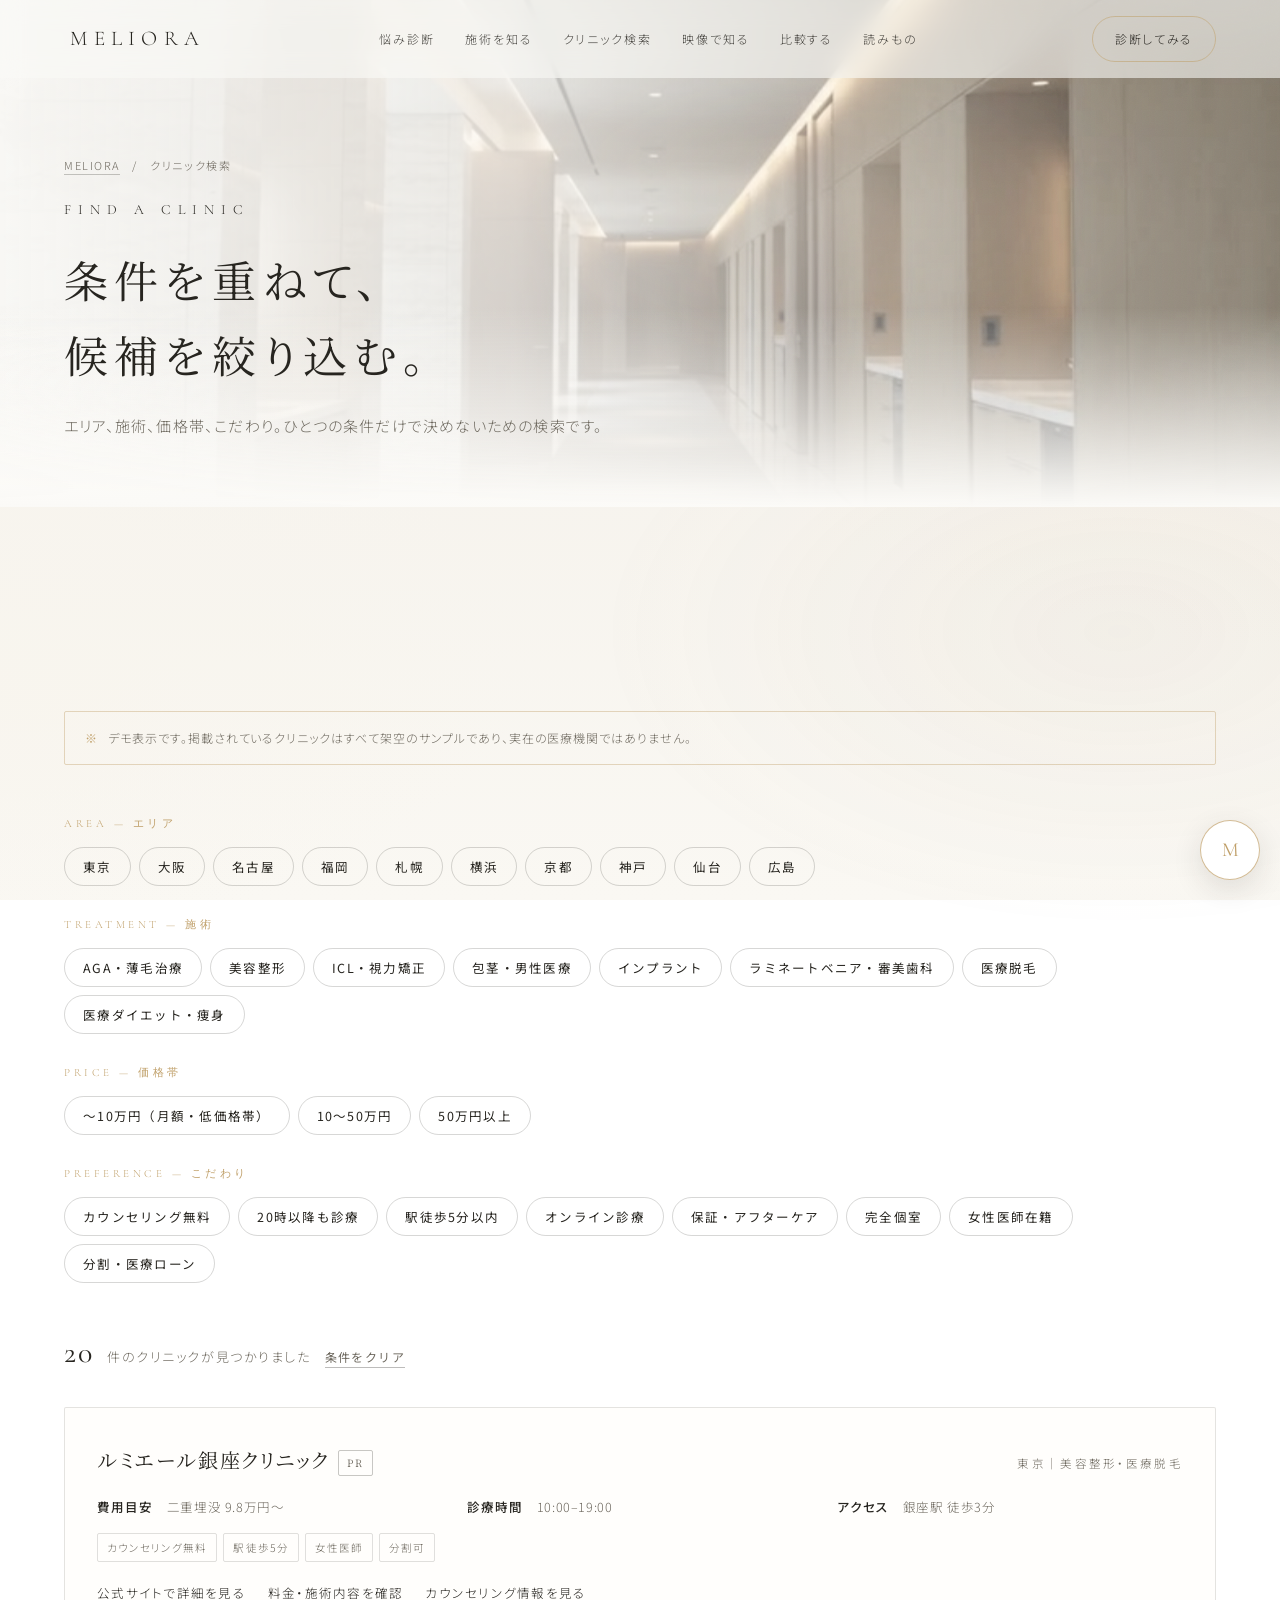
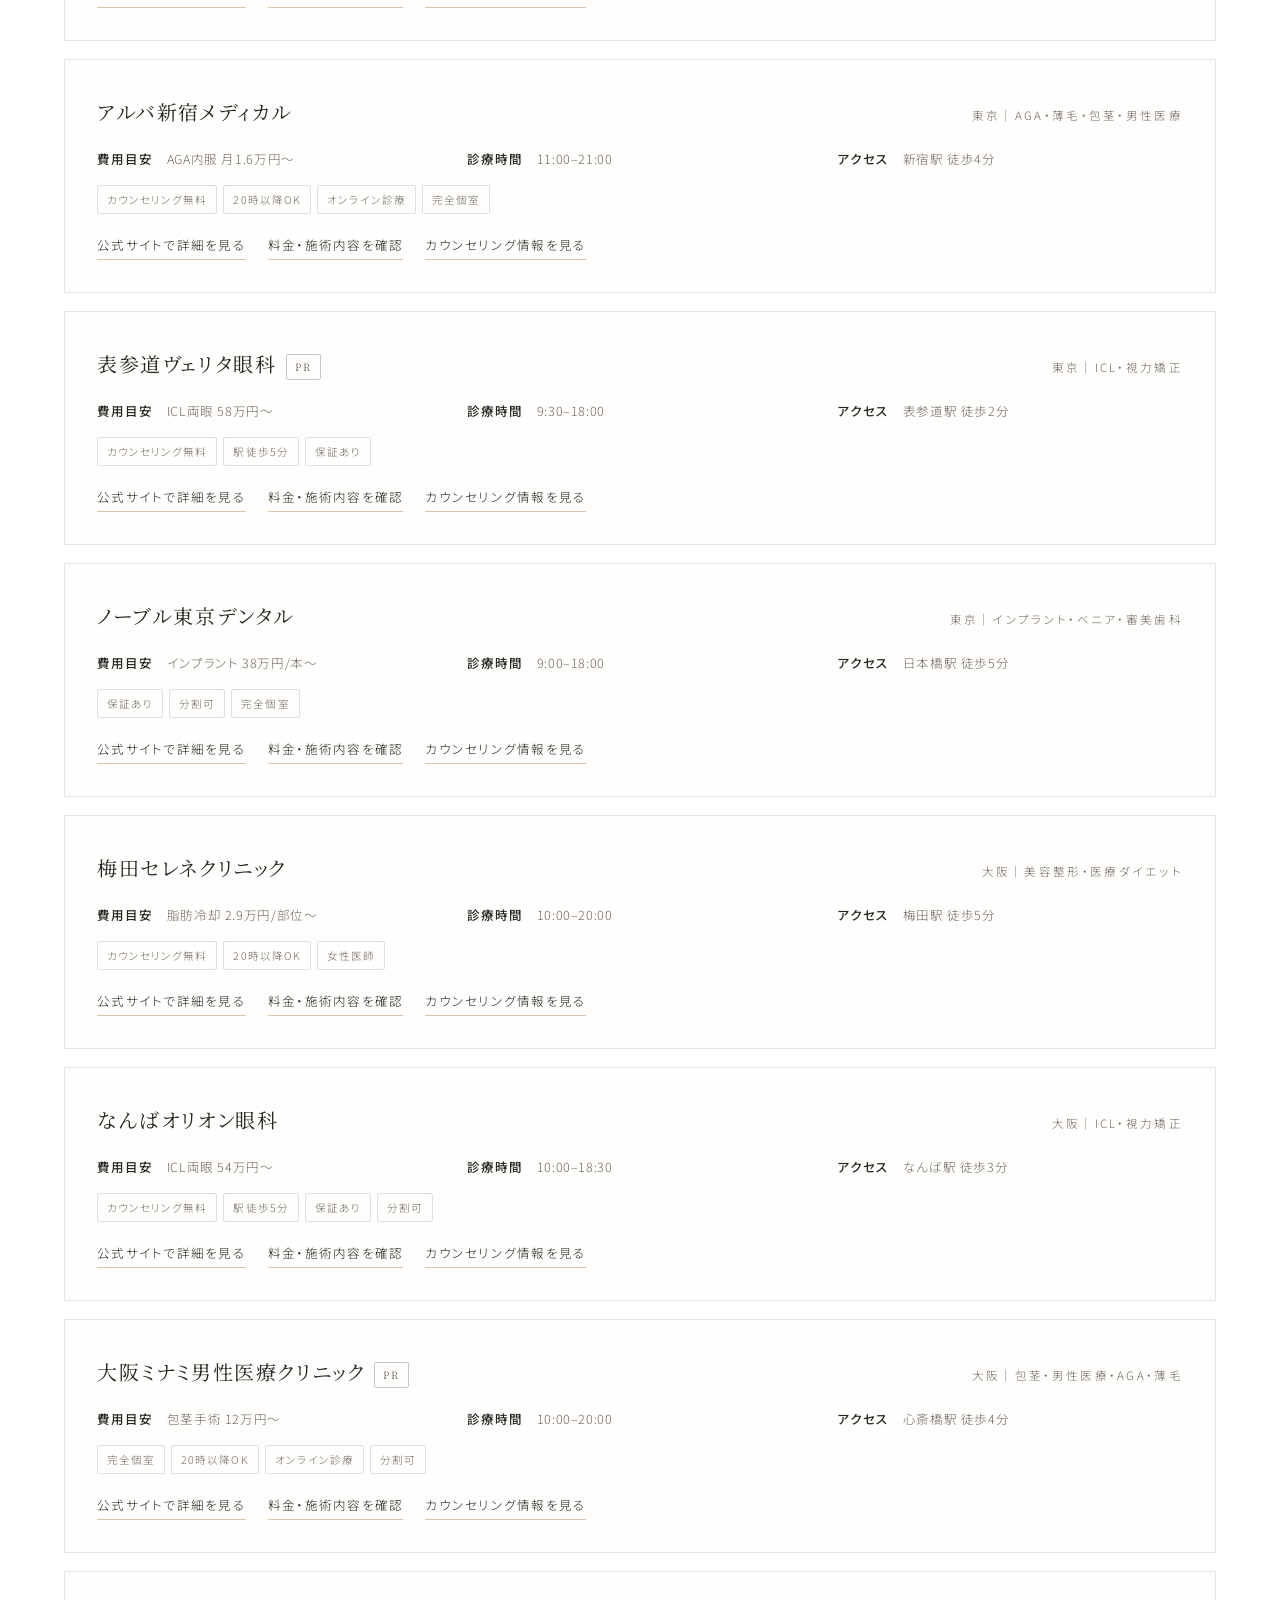
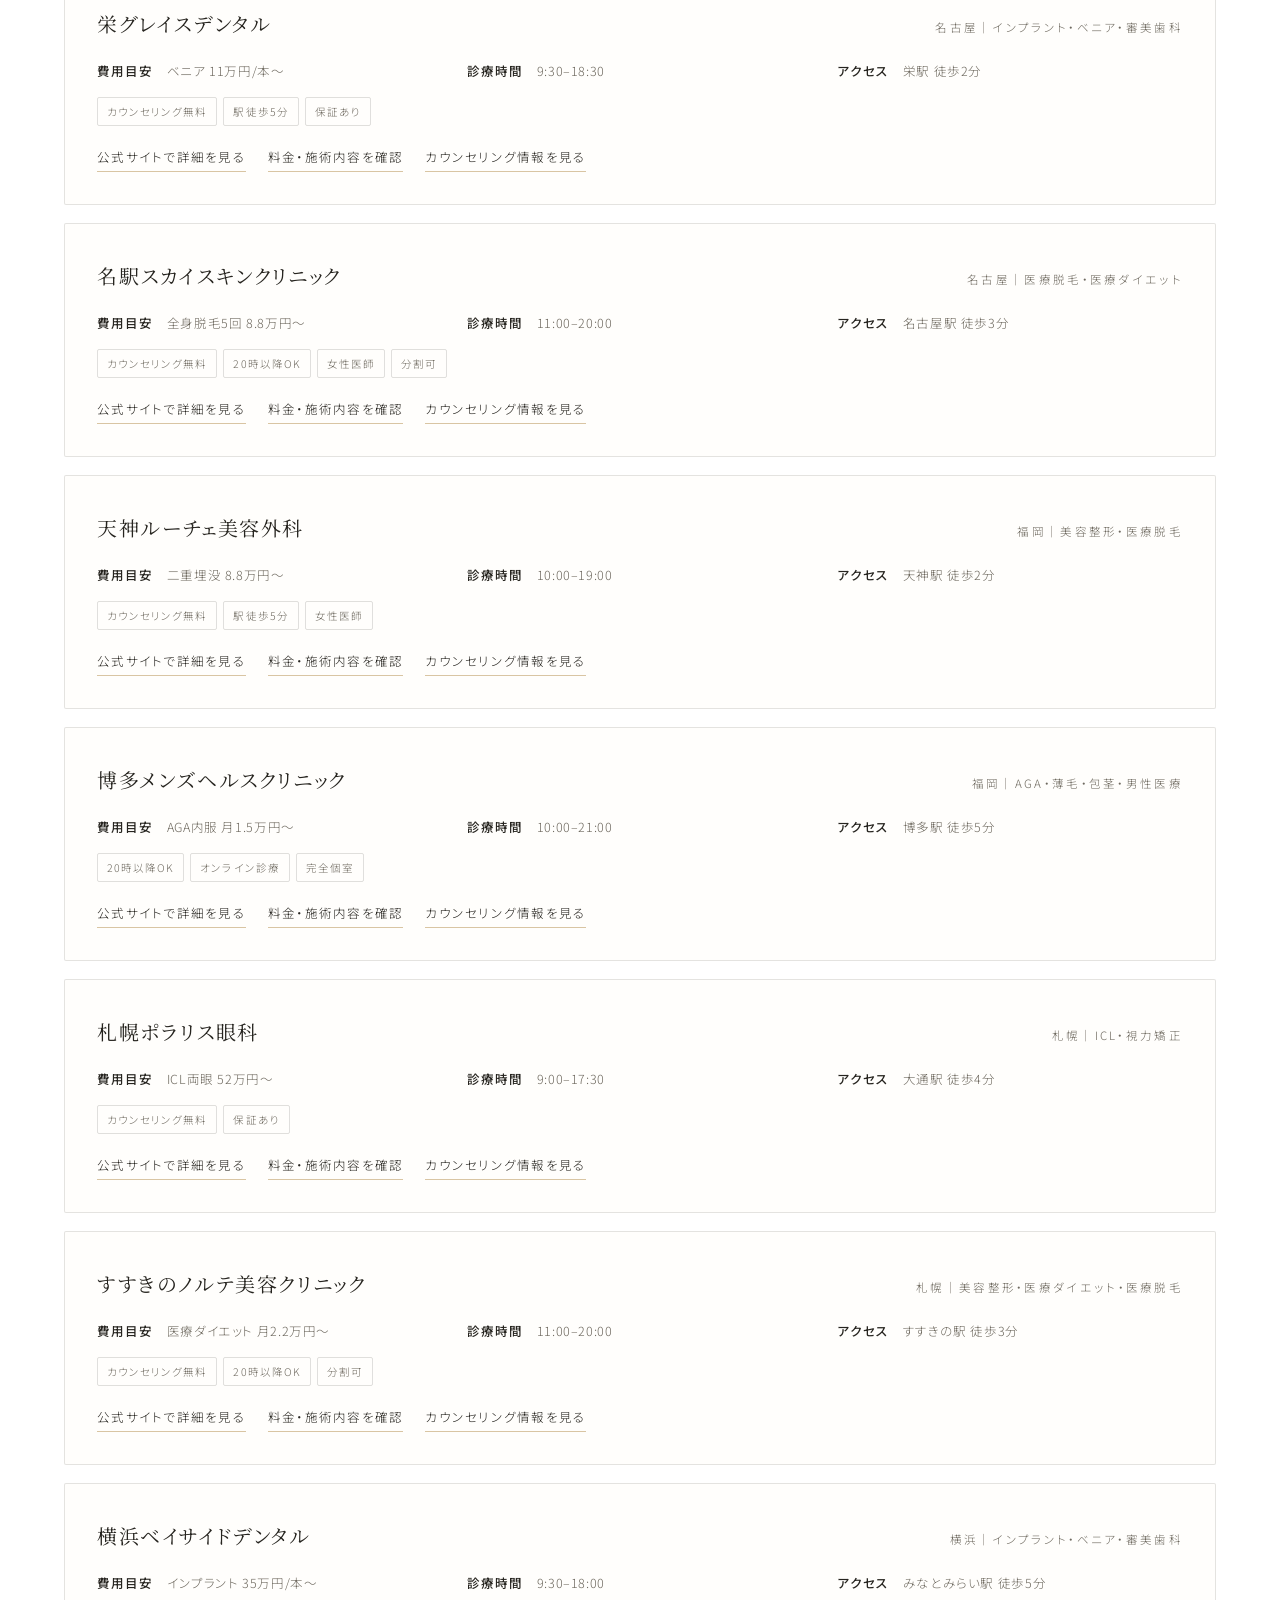
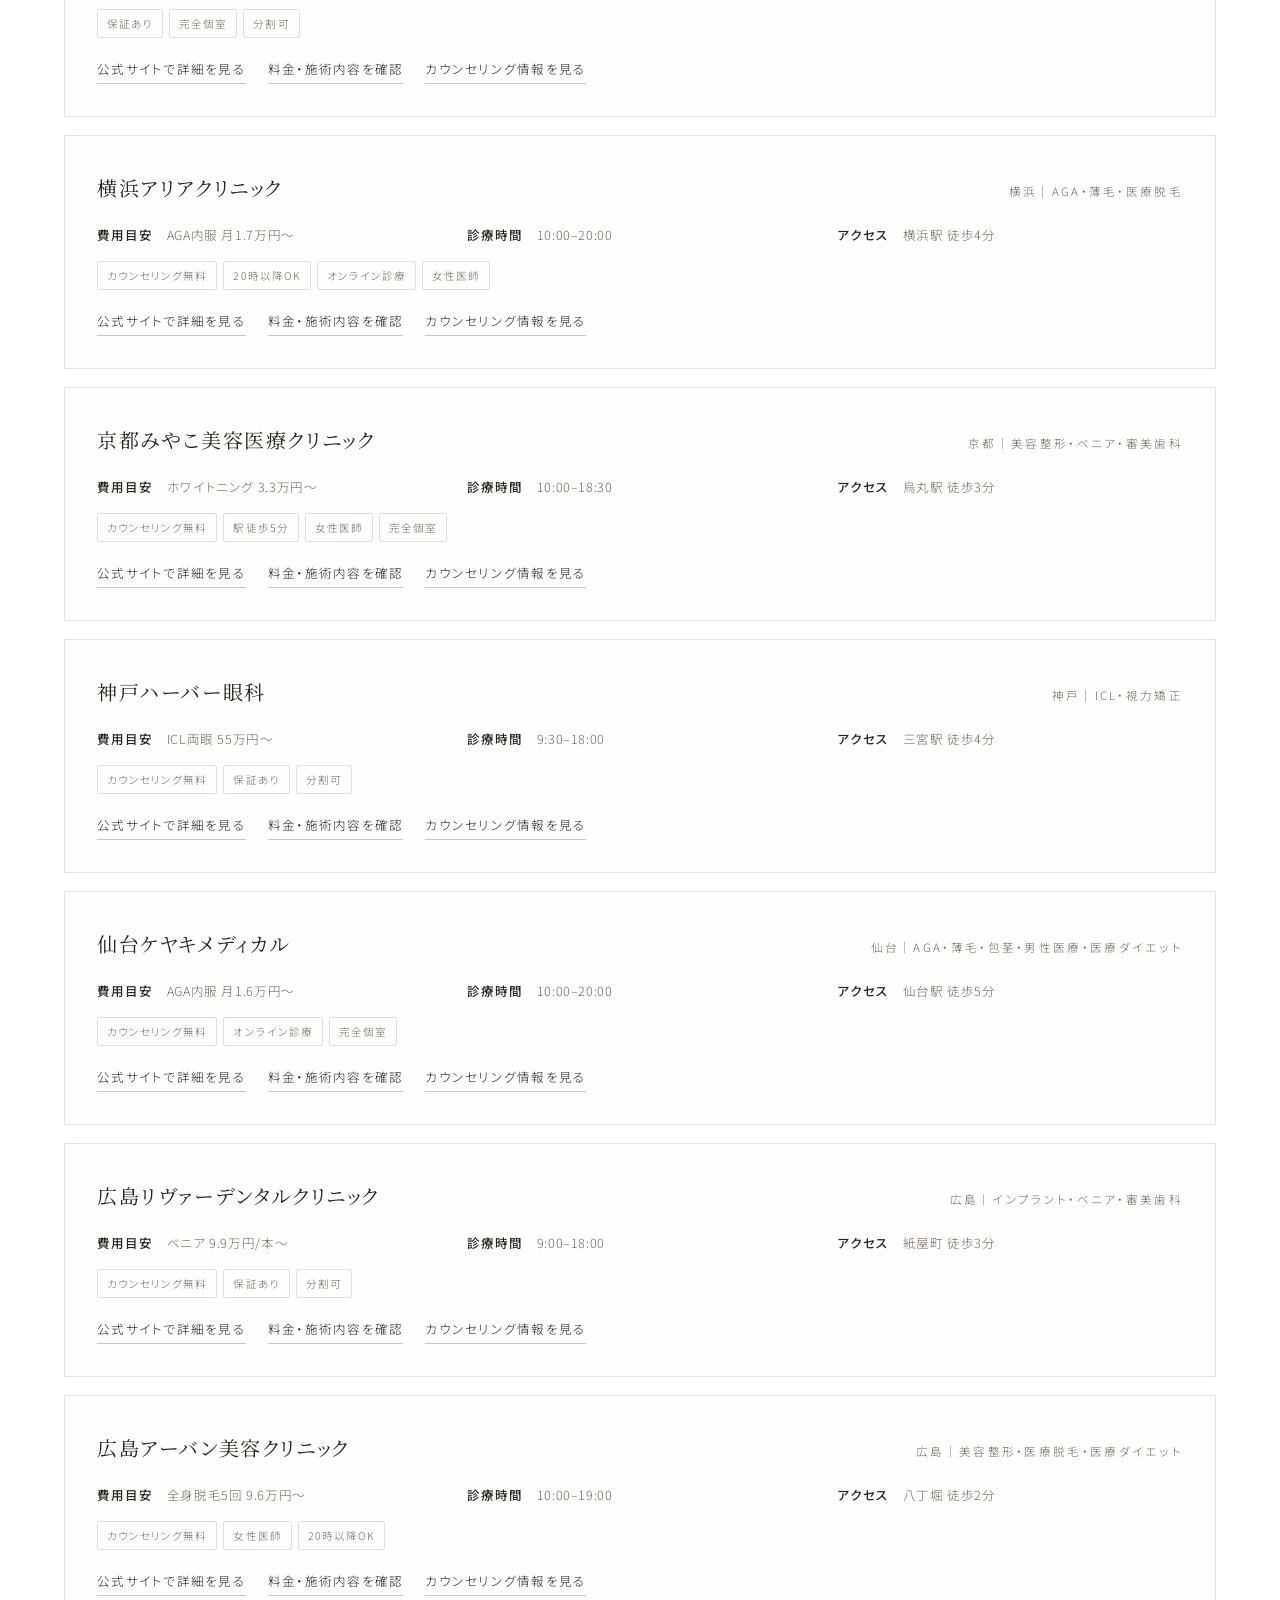
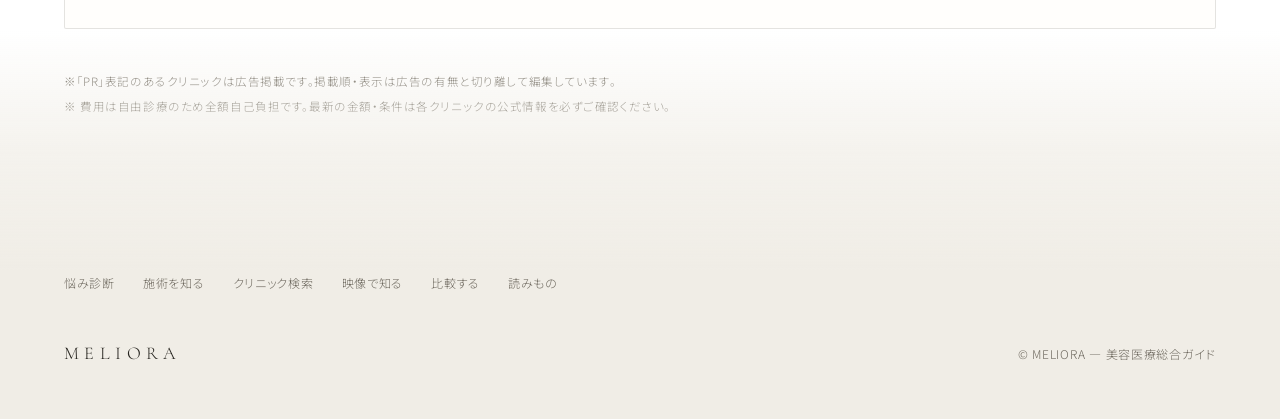
==== commit 171a7f65: "Add cinematic background videos to hero, clinic search, and ending - assets/video: hero (profile in " ====
--- a/search.html
+++ b/search.html
@@ -34,7 +34,7 @@
 <section class="page-hero section-dark section-dark--top" aria-label="クリニック検索">
   <div class="hero-visual" aria-hidden="true">
     <!-- 要差替: VIDEO 07 高級感のあるクリニック空間の映像 -->
-    <img class="hero-photo hero-settle" src="assets/img/clinic.jpg" alt="" style="filter:grayscale(.25) saturate(.7) contrast(1.02) brightness(1.06);object-position:center 60%">
+    <video class="hero-photo hero-settle" autoplay muted loop playsinline preload="metadata" poster="assets/img/clinic-v.jpg" aria-hidden="true" style="filter:grayscale(.2) saturate(.75) contrast(1.02) brightness(1.04)"><source src="assets/video/clinic.mp4" type="video/mp4"></video>
     <div class="hero-shade"></div>
     <div class="light-drift hero-light" style="background:radial-gradient(44% 54% at 66% 40%, rgba(224,196,158,.18) 0%, rgba(224,196,158,0) 60%)"></div>
     <div class="hero-vignette"></div>
